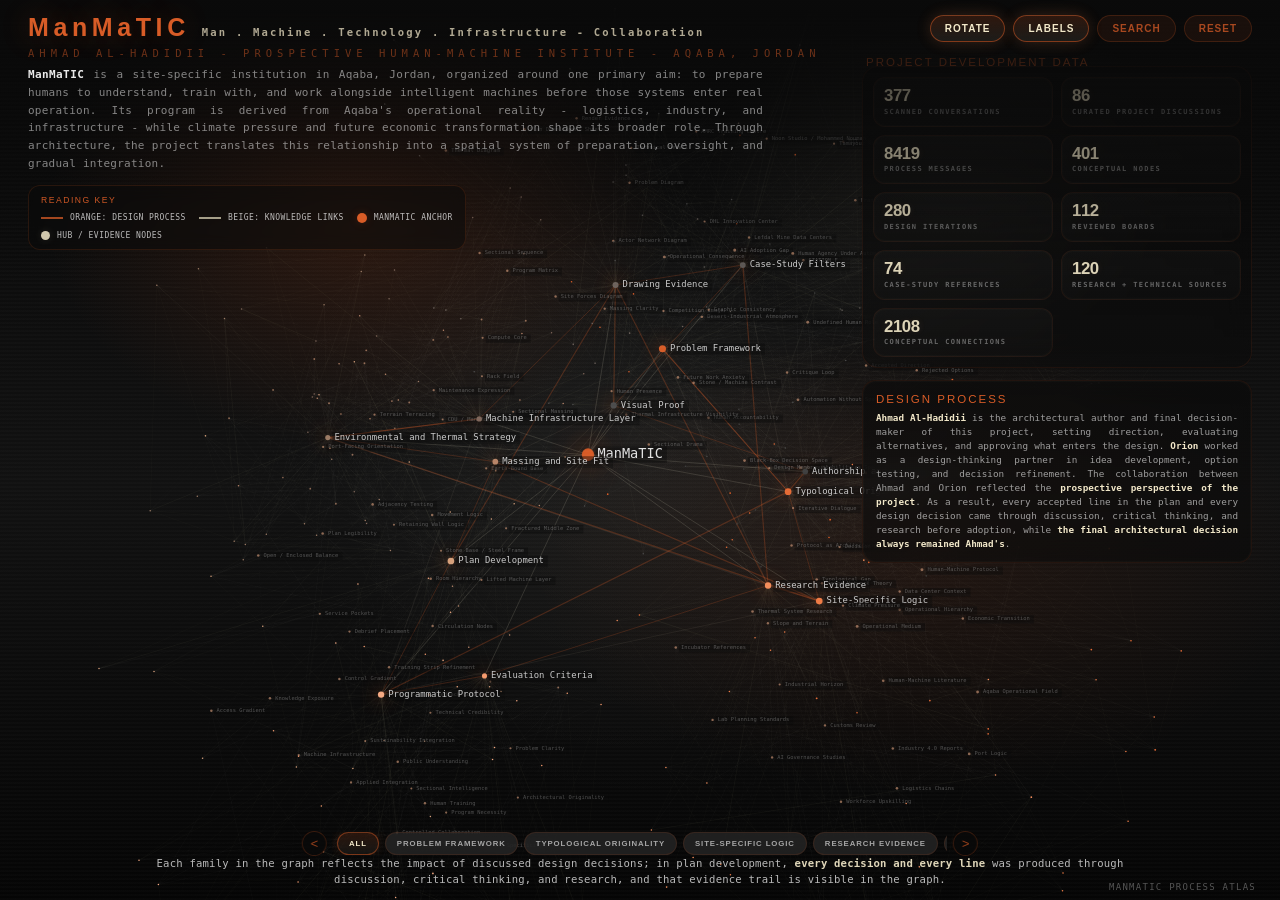
==== index.html @ f3b85dca "///" ====
<!DOCTYPE html>
<html lang="en">
<head>
<meta charset="UTF-8">
<meta name="viewport" content="width=device-width, initial-scale=1.0">
<title>ManMaTIC Institute | Human–Machine Integration Institution</title>
<meta name="description" content="ManMaTIC Institute is an independent architectural graduation project by Ahmad Al-Hadidii, proposing a site-specific prospective institution for human–machine integration in Aqaba, Jordan. It is not affiliated with Al-Balqa Applied University.">
<meta name="keywords" content="ManMaTIC, Man Machine Technology Infrastructure Collaboration, Prospective, Ahmad Al-Hadidii, Aqaba, Jordan, human-machine integration, architecture, intelligent machines, governance">
<meta name="author" content="Ahmad Al-Hadidii">
<meta name="creator" content="Ahmad Al-Hadidii">
<meta name="publisher" content="Prospective by Ahmad Al-Hadidii">
<meta name="application-name" content="ManMaTIC Institute">
<meta name="copyright" content="Ahmad Al-Hadidii / Prospective">
<meta name="robots" content="index,follow,max-snippet:-1,max-image-preview:large,max-video-preview:-1">
<link rel="canonical" href="https://www.manmatic.institute/">

<link rel="icon" href="/favicon.ico" sizes="any">
<link rel="icon" type="image/png" sizes="48x48" href="/favicon-48x48.png">
<link rel="icon" type="image/png" sizes="192x192" href="/favicon-192x192.png">
<link rel="apple-touch-icon" sizes="180x180" href="/apple-touch-icon.png">
<link rel="manifest" href="/site.webmanifest">

<meta property="og:type" content="website">
<meta property="og:site_name" content="ManMaTIC Institute">
<meta property="og:title" content="ManMaTIC Institute | Human–Machine Integration Institution">
<meta property="og:description" content="An independent architectural graduation project by Ahmad Al-Hadidii: a site-specific prospective institution for human–machine integration in Aqaba, Jordan.">
<meta property="og:url" content="https://www.manmatic.institute/">
<meta property="og:image" content="https://www.manmatic.institute/logo.png">
<meta property="og:locale" content="en_US">
<meta property="og:locale:alternate" content="ar_JO">

<meta name="twitter:card" content="summary">
<meta name="twitter:title" content="ManMaTIC Institute | Human–Machine Integration Institution">
<meta name="twitter:description" content="An independent architectural graduation project by Ahmad Al-Hadidii: a site-specific prospective institution for human–machine integration in Aqaba, Jordan.">
<meta name="twitter:image" content="https://www.manmatic.institute/logo.png">

<script type="application/ld+json">
{
  "@context": "https://schema.org",
  "@type": "CreativeWork",
  "name": "ManMaTIC Institute",
  "alternateName": "ManMaTIC Human–Machine Protocol",
  "url": "https://www.manmatic.institute/",
  "author": {
    "@type": "Person",
    "name": "Ahmad Al-Hadidii"
  },
  "description": "ManMaTIC Institute is an independent architectural graduation project and a site-specific prospective institution for human–machine integration in Aqaba, Jordan. It is not affiliated with Al-Balqa Applied University or any university.",
  "keywords": [
    "ManMaTIC",
    "Human–Machine Integration",
    "Prospective Institution",
    "Aqaba",
    "Architecture Graduation Project",
    "Ahmad Al-Hadidii"
  ],
  "inLanguage": "en",
  "isBasedOn": {
    "@type": "Place",
    "name": "Aqaba, Jordan"
  }
}
</script>
<link rel="stylesheet" href="./styles.css?v=30">
</head>
<body>
<div id="bg"></div>
<canvas id="canvas"></canvas>
<div class="noise"></div>
<div class="scan"></div>

<div id="loading">
  <div class="l-brand">ManMaTIC</div>
  <div class="l-sub">ManMaTIC PROCESS ATLAS</div>
  <div class="l-bar"><div class="l-fill"></div></div>
  <div class="l-count">377 conversations - 416 nodes - 2108 connections</div>
</div>

<div id="hdr">
  <div id="hdr-left">
    <div class="brand-wrap">
      <h1 class="brand">ManMaTIC</h1>
      <div class="brand-mini">Man . Machine . Technology . Infrastructure - Collaboration</div>
    </div>
    <div class="brand-sub">Ahmad Al-Hadidii - Prospective Human-Machine Institute - Aqaba, Jordan</div>
    <div class="brand-desc"><b>ManMaTIC</b> is a site-specific institution in Aqaba, Jordan, organized around one primary aim: to prepare humans to understand, train with, and work alongside intelligent machines before those systems enter real operation. Its program is derived from Aqaba's operational reality - logistics, industry, and infrastructure - while climate pressure and future economic transformation shape its broader role. Through architecture, the project translates this relationship into a spatial system of preparation, oversight, and gradual integration.</div>
    <div id="legend">
      <div class="lg-title">Reading Key</div>
      <div class="lg-item"><span class="lg-line strong"></span>orange: design process</div>
      <div class="lg-item"><span class="lg-line soft"></span>beige: knowledge links</div>
      <div class="lg-item"><span class="lg-dot core"></span>ManMaTIC anchor</div>
      <div class="lg-item"><span class="lg-dot hub"></span>hub / evidence nodes</div>
    </div>
  </div>
  <div id="hdr-right">
    <button class="hbtn on" id="btn-rot" onclick="toggleRot()">Rotate</button>
    <button class="hbtn on" id="btn-labels" onclick="toggleLabels()">Labels</button>
    <button class="hbtn" onclick="toggleSrch()">Search</button>
    <button class="hbtn" onclick="resetAll()">Reset</button>
  </div>
</div>

<div id="srch"><input type="text" placeholder="Search project map..." oninput="doSearch(this.value)"></div>

<div id="rail">
  <div class="rail-card data-card">
    <div class="rail-title">PROJECT DEVELOPMENT DATA</div>
    <div id="stats">
      <div class="st"><div class="st-n">377</div><div class="st-l">Scanned Conversations</div></div>
      <div class="st"><div class="st-n">86</div><div class="st-l">Curated Project Discussions</div></div>
      <div class="st"><div class="st-n">8419</div><div class="st-l">Process Messages</div></div>
      <div class="st"><div class="st-n">401</div><div class="st-l">Conceptual Nodes</div></div>
      <div class="st"><div class="st-n">280</div><div class="st-l">Design Iterations</div></div>
      <div class="st"><div class="st-n">112</div><div class="st-l">Reviewed Boards</div></div>
      <div class="st"><div class="st-n">74</div><div class="st-l">Case-Study References</div></div>
      <div class="st"><div class="st-n">120</div><div class="st-l">Research + Technical Sources</div></div>
      <div class="st"><div class="st-n">2108</div><div class="st-l">Conceptual Connections</div></div>
    </div>
  </div>

  <div id="method" class="rail-card">
    <div class="m-title">DESIGN PROCESS</div>
    <p><b>Ahmad Al-Hadidii</b> is the architectural author and final decision-maker of this project, setting direction, evaluating alternatives, and approving what enters the design. <b>Orion</b> worked as a design-thinking partner in idea development, option testing, and decision refinement. The collaboration between Ahmad and Orion reflected the <b>prospective perspective of the project</b>. As a result, every accepted line in the plan and every design decision came through discussion, critical thinking, and research before adoption, while <b>the final architectural decision always remained Ahmad's</b>.</p>
  </div>
</div>

<div id="filter-wrap">
  <button class="f-arrow" onclick="scrollFilters(-1)">&lt;</button>
  <div id="filters"></div>
  <button class="f-arrow" onclick="scrollFilters(1)">&gt;</button>
</div>
<div id="filter-note">Each family in the graph reflects the impact of discussed design decisions; in plan development, <b>every decision and every line</b> was produced through discussion, critical thinking, and research, and that evidence trail is visible in the graph.</div>

<div id="mobilePanelBar">
  <div class="mp-title" id="mp-title"></div>
  <button class="mp-close" type="button" aria-label="Close popup" onclick="closePanel()" ontouchend="closePanel();">x</button>
  <div class="mp-tag" id="mp-tag"></div>
</div>

<div id="panel">
  <div class="p-head" id="p-drag-handle">
    <div class="p-head-main">
      <div class="p-title" id="p-title"></div>
      <button class="p-close" id="p-close" type="button" aria-label="Close popup" onclick="closePanel()" ontouchend="closePanel();">x</button>
    </div>
    <div class="p-tag" id="p-tag"></div>
  </div>
  <div class="p-scroll" id="p-scroll">
    <div class="p-prev" id="p-prev"></div>
    <div class="p-meta" id="p-meta"></div>
  </div>
</div>

<div id="nodeModal">
  <div id="nodeModalHead">
    <div class="nm-left">
      <div id="nm-title"></div>
      <div id="nm-tag"></div>
    </div>
    <button id="nm-close" type="button" aria-label="Close popup" onclick="closePanel()" ontouchend="closePanel();">x</button>
  </div>
  <div id="nodeModalScroll">
    <div id="nm-body"></div>
    <div id="nm-meta"></div>
  </div>
</div>

<div class="credit">ManMaTIC PROCESS ATLAS</div>
<script src="./scripts.js?v=30"></script>
<script src="./scripts.competition.upgrade.js?v=30"></script>
</body>
</html>
---- styles.css ----
﻿*{margin:0;padding:0;box-sizing:border-box}:root{--orange:#d85c27;--warm:#f2e8c9;--warm2:#e9dec0;--black:#2a2a2a}
html,body{width:100%;height:100%;overflow:hidden;background:#0a0a0a;color:#fff;font-family:'Roboto Mono','Inter',Consolas,monospace}
#canvas{position:fixed;inset:0;width:100vw;height:100vh;display:block}
#bg{position:fixed;inset:0;background:radial-gradient(ellipse at 28% 24%,rgba(216,92,39,.16),transparent 24%),radial-gradient(ellipse at 74% 20%,rgba(242,232,201,.08),transparent 18%),radial-gradient(ellipse at 72% 62%,rgba(216,92,39,.09),transparent 30%),radial-gradient(circle at 48% 54%,rgba(242,232,201,.028),transparent 34%),radial-gradient(circle at 50% 50%,rgba(255,255,255,.035),transparent 46%),linear-gradient(180deg,#070707 0%,#111 54%,#050505 100%);pointer-events:none}
.noise{position:fixed;inset:0;pointer-events:none;opacity:.08;mix-blend-mode:soft-light;background-image:radial-gradient(rgba(255,255,255,.5) .5px,transparent .5px);background-size:4px 4px}
.scan{position:fixed;inset:0;pointer-events:none;opacity:.04;background:repeating-linear-gradient(to bottom,transparent 0,transparent 2px,rgba(255,255,255,.9) 3px,transparent 4px)}
#loading{position:fixed;inset:0;background:#0a0a0a;display:flex;flex-direction:column;align-items:center;justify-content:center;z-index:1000;gap:18px;transition:opacity .8s}
.l-brand{font-family:'Russo One','Arial Black',sans-serif;font-size:46px;font-weight:900;letter-spacing:9px;color:#d85c27;text-shadow:0 0 70px #d85c2760;animation:pulse 2s ease-in-out infinite}
@keyframes pulse{0%,100%{text-shadow:0 0 55px #d85c2740}50%{text-shadow:0 0 110px #d85c2780}}.l-sub{font-size:10px;letter-spacing:5px;color:rgba(216,92,39,.45);text-transform:uppercase}.l-bar{width:210px;height:1px;background:rgba(216,92,39,.12);position:relative;overflow:hidden}.l-fill{position:absolute;top:0;left:0;height:100%;background:linear-gradient(90deg,transparent,#d85c27,transparent);animation:sweep 1.8s ease-in-out infinite}@keyframes sweep{0%{left:-100%;width:100%}100%{left:100%;width:100%}}.l-count{font-size:9px;letter-spacing:3px;color:rgba(255,255,255,.18);text-transform:uppercase}
#hdr{position:fixed;top:0;left:0;right:0;display:flex;align-items:flex-start;justify-content:space-between;padding:15px 28px 10px;background:linear-gradient(180deg,rgba(10,10,10,.98) 0%,rgba(10,10,10,0) 100%);z-index:100;pointer-events:none}#hdr-left{width:min(980px,calc(100vw - 545px));max-width:min(980px,calc(100vw - 545px))}
.brand-wrap{display:flex;align-items:baseline;gap:12px;flex-wrap:wrap}.brand{font-family:'Russo One','Arial Black',sans-serif;font-size:25px;font-weight:900;letter-spacing:4.6px;color:#d85c27;text-shadow:0 0 30px #d85c2755;line-height:1}.brand-mini{font-family:'Roboto Mono','Inter',Consolas,monospace;font-size:10.5px;font-weight:600;letter-spacing:2.2px;color:rgba(242,232,201,.72);text-transform:none;white-space:nowrap;text-shadow:0 0 12px rgba(242,232,201,.05)}.brand-sub{display:block;width:100%;font-size:10.5px;font-weight:400;letter-spacing:5px;color:rgba(216,92,39,.48);margin-top:7px;text-transform:uppercase;white-space:nowrap}.brand-desc{display:block;width:100%;max-width:100%;margin-top:7px;font-size:11px;line-height:1.62;letter-spacing:.24px;color:rgba(255,255,255,.50);text-align:justify;text-justify:inter-word;text-align-last:auto}.brand-desc b{color:rgba(255,255,255,.92);font-weight:800;letter-spacing:.4px}
#hdr-right{display:flex;gap:8px;align-items:center;pointer-events:all}.hbtn{background:rgba(216,92,39,.08);border:1px solid rgba(216,92,39,.2);color:rgba(216,92,39,.75);padding:7px 14px;border-radius:20px;font-size:10px;font-weight:600;letter-spacing:1px;cursor:pointer;transition:all .2s;text-transform:uppercase}.hbtn:hover,.hbtn.on{background:linear-gradient(180deg,rgba(216,92,39,.18),rgba(242,232,201,.08));border-color:rgba(216,92,39,.5);color:#f2e8c9;box-shadow:0 0 16px rgba(216,92,39,.16),0 0 20px rgba(242,232,201,.06)}
#rail{position:fixed;top:56px;right:28px;width:390px;max-height:calc(100vh - 102px);z-index:90;display:flex;flex-direction:column;gap:12px}.rail-card{width:100%;flex-shrink:0}
#stats{position:relative;display:grid;grid-template-columns:repeat(2,minmax(0,1fr));gap:10px;background:linear-gradient(180deg,rgba(10,10,10,.90),rgba(10,10,10,.42));border:1px solid rgba(216,92,39,.10);border-radius:16px;padding:12px;backdrop-filter:blur(14px)}
.st{line-height:1;min-width:0;background:linear-gradient(180deg,rgba(255,255,255,.024),rgba(255,255,255,.012));border:1px solid rgba(216,92,39,.08);border-radius:12px;padding:10px 10px 9px;box-shadow:inset 0 0 0 1px rgba(242,232,201,.015)}.st-n{font-family:'Russo One','Arial Black',sans-serif;font-size:16.8px;font-weight:800;color:rgba(242,232,201,.9);letter-spacing:-.4px;text-shadow:0 0 10px rgba(242,232,201,.10),0 0 14px rgba(216,92,39,.05)}.st-l{font-size:7px;font-weight:700;letter-spacing:1.35px;color:rgba(255,255,255,.36);margin-top:4px;text-transform:uppercase;line-height:1.12}
#filter-wrap{position:fixed;bottom:44px;left:50%;transform:translateX(-50%);z-index:110;display:flex;align-items:center;gap:6px;max-width:54vw}.f-arrow{width:25px;height:25px;border-radius:50%;border:1px solid rgba(216,92,39,.24);background:rgba(10,10,10,.78);color:rgba(216,92,39,.72);cursor:pointer;backdrop-filter:blur(10px);font-size:13px;line-height:1}.f-arrow:hover{border-color:rgba(216,92,39,.55);color:#d85c27;box-shadow:0 0 14px rgba(216,92,39,.18)}#filters{display:flex;gap:6px;overflow-x:auto;scrollbar-width:none;max-width:48vw;padding:0 4px}#filters::-webkit-scrollbar{display:none}.fpill{background:rgba(42,42,42,.70);border:1px solid rgba(216,92,39,.12);color:rgba(255,255,255,.34);padding:6px 11px;border-radius:20px;font-size:7.8px;font-weight:600;letter-spacing:.9px;cursor:pointer;transition:all .25s;white-space:nowrap;flex-shrink:0;text-transform:uppercase;backdrop-filter:blur(8px)}.fpill:hover{color:rgba(216,92,39,.9);border-color:rgba(216,92,39,.3)}.fpill.on{background:linear-gradient(180deg,rgba(216,92,39,.16),rgba(242,232,201,.06));border-color:rgba(216,92,39,.48);color:#f2e8c9;box-shadow:0 0 13px rgba(216,92,39,.12),0 0 16px rgba(242,232,201,.05)}#filter-note{position:fixed;bottom:16px;left:50%;transform:translateX(-50%);z-index:108;width:min(980px,82vw);text-align:center;font-size:10.2px;line-height:1.52;letter-spacing:.2px;color:rgba(255,255,255,.54);text-transform:none;pointer-events:none}#filter-note b{color:rgba(242,232,201,.92);font-weight:800}#legend{display:grid;grid-template-columns:repeat(3,max-content);gap:6px 10px;padding:6px 9px;margin-top:8px;border:1px solid rgba(216,92,39,.08);border-radius:12px;background:rgba(10,10,10,.36);backdrop-filter:blur(8px);width:fit-content;max-width:100%}.lg-title{grid-column:1/-1;font-family:'Russo One','Arial Black',sans-serif;font-size:6.6px;letter-spacing:1.25px;text-transform:uppercase;color:#d85c27;margin-bottom:0}.lg-item{display:flex;align-items:center;gap:5px;font-size:5.8px;letter-spacing:.65px;text-transform:uppercase;color:rgba(255,255,255,.33);white-space:nowrap}.lg-dot{width:8px;height:8px;border-radius:50%}.lg-dot.core{width:9px;height:9px;background:#d85c27;box-shadow:0 0 10px rgba(216,92,39,.20)}.lg-dot.hub{background:rgba(242,232,201,.86);box-shadow:0 0 8px rgba(242,232,201,.12)}.lg-dot.topic{width:5px;height:5px;background:rgba(255,255,255,.62)}.lg-line{width:15px;height:1px;background:rgba(242,232,201,.44)}.lg-line.strong{height:1.6px;background:rgba(216,92,39,.50)}.lg-line.soft{height:1px;background:rgba(242,232,201,.34)}
#panel{position:fixed;left:28px;bottom:94px;width:360px;height:320px;max-height:320px;background:linear-gradient(180deg,rgba(10,10,10,.95),rgba(10,10,10,.92));border:1px solid rgba(216,92,39,.16);border-radius:14px;z-index:100;display:none;backdrop-filter:blur(20px);box-shadow:0 20px 60px rgba(0,0,0,.45),0 0 24px rgba(242,232,201,.04);overflow:hidden}#panel.show{display:flex;flex-direction:column}.p-head{position:relative;z-index:3;padding:14px 18px 12px;background:linear-gradient(180deg,rgba(12,12,12,.98),rgba(12,12,12,.94));border-bottom:1px solid rgba(216,92,39,.10);border-top-left-radius:14px;border-top-right-radius:14px;flex:0 0 auto}.p-head-main{display:flex;align-items:flex-start;justify-content:space-between;gap:12px}.p-tag{font-size:9px;font-weight:800;letter-spacing:2.4px;text-transform:uppercase;color:#d85c27;margin:4px 0 0}.p-title{font-family:'Russo One','Arial Black',sans-serif;font-size:18px;font-weight:800;color:#fff;line-height:1.32;margin:0;text-shadow:0 0 16px rgba(242,232,201,.06);flex:1;min-width:0}.p-scroll{flex:1 1 auto;overflow-y:auto;overflow-x:hidden;-webkit-overflow-scrolling:touch;padding:14px 22px 20px;overscroll-behavior:contain}.p-prev{font-size:11.5px;color:rgba(255,255,255,.62);line-height:1.74;margin-bottom:14px;max-height:none;overflow:visible;padding-right:0;text-align:justify;text-justify:inter-word;text-align-last:auto}.p-meta{font-size:10px;color:rgba(242,232,201,.70);letter-spacing:1px;text-transform:uppercase;margin-top:10px;padding-bottom:4px}.p-sec{margin:0 0 11px}.p-sec:last-child{margin-bottom:0}.p-sec-h{display:block;font-size:8.6px;font-weight:800;letter-spacing:1.5px;text-transform:uppercase;color:rgba(242,232,201,.80);margin-bottom:4px}.p-sec-b{font-size:11.5px;line-height:1.7;color:rgba(255,255,255,.62)}.p-close{position:relative;flex:0 0 auto;width:24px;height:24px;border-radius:50%;background:rgba(255,255,255,.05);border:1px solid rgba(216,92,39,.14);color:rgba(255,255,255,.52);cursor:pointer;font-size:12px;display:flex;align-items:center;justify-content:center}@media (max-width:780px){#panel{left:16px;right:16px;bottom:86px;width:auto;max-height:calc(100vh - 190px)}}
#panel{position:fixed;left:28px;bottom:94px;width:360px;height:320px;max-height:320px;background:linear-gradient(180deg,rgba(10,10,10,.95),rgba(10,10,10,.92));border:1px solid rgba(216,92,39,.16);border-radius:14px;z-index:100;display:none;backdrop-filter:blur(20px);box-shadow:0 20px 60px rgba(0,0,0,.45),0 0 24px rgba(242,232,201,.04);overflow:hidden}#panel.show{display:flex;flex-direction:column}.p-head{position:relative;z-index:3;padding:14px 18px 12px;background:linear-gradient(180deg,rgba(12,12,12,.98),rgba(12,12,12,.94));border-bottom:1px solid rgba(216,92,39,.10);border-top-left-radius:14px;border-top-right-radius:14px;flex:0 0 auto}.p-head-main{display:flex;align-items:flex-start;justify-content:space-between;gap:12px}.p-tag{font-size:9px;font-weight:800;letter-spacing:2.4px;text-transform:uppercase;color:#d85c27;margin:4px 0 0}.p-title{font-family:'Russo One','Arial Black',sans-serif;font-size:18px;font-weight:800;color:#fff;line-height:1.32;margin:0;text-shadow:0 0 16px rgba(242,232,201,.06);flex:1;min-width:0}.p-scroll{flex:1 1 auto;overflow-y:auto;overflow-x:hidden;-webkit-overflow-scrolling:touch;padding:14px 22px 20px;overscroll-behavior:contain;scrollbar-width:thin;scrollbar-color:rgba(242,232,201,.56) rgba(255,255,255,.05)}.p-scroll::-webkit-scrollbar{width:10px}.p-scroll::-webkit-scrollbar-track{background:rgba(255,255,255,.05);border-radius:12px}.p-scroll::-webkit-scrollbar-thumb{background:linear-gradient(180deg,rgba(242,232,201,.78),rgba(242,232,201,.38));border-radius:12px;border:2px solid rgba(8,8,8,.72)}.p-scroll::-webkit-scrollbar-thumb:hover{background:linear-gradient(180deg,rgba(242,232,201,.9),rgba(242,232,201,.52))}.p-prev{font-size:11.5px;color:rgba(255,255,255,.62);line-height:1.74;margin-bottom:14px;max-height:none;overflow:visible;padding-right:0;text-align:justify;text-justify:inter-word;text-align-last:auto}.p-meta{font-size:10px;color:rgba(242,232,201,.70);letter-spacing:1px;text-transform:uppercase;margin-top:10px;padding-bottom:4px}.p-sec{margin:0 0 11px}.p-sec:last-child{margin-bottom:0}.p-sec-h{display:block;font-size:8.6px;font-weight:800;letter-spacing:1.5px;text-transform:uppercase;color:rgba(242,232,201,.80);margin-bottom:4px}.p-sec-b{font-size:11.5px;line-height:1.7;color:rgba(255,255,255,.62)}.p-close{position:relative;flex:0 0 auto;width:24px;height:24px;border-radius:50%;background:rgba(255,255,255,.05);border:1px solid rgba(216,92,39,.14);color:rgba(255,255,255,.52);cursor:pointer;font-size:12px;display:flex;align-items:center;justify-content:center}@media (max-width:780px){#panel{left:16px;right:16px;bottom:86px;width:auto;max-height:calc(100vh - 190px)}}
#srch{position:fixed;top:82px;left:50%;transform:translateX(-50%);z-index:140;display:none}#srch.show{display:block}#srch input{background:rgba(10,10,10,.95);border:1px solid rgba(216,92,39,.35);border-radius:24px;padding:11px 22px;color:#fff;font-size:12px;width:310px;outline:none;letter-spacing:1px;box-shadow:0 0 20px rgba(216,92,39,.1)}
#method{position:relative;width:100%;background:linear-gradient(180deg,rgba(10,10,10,.66),rgba(10,10,10,.58));border:1px solid rgba(216,92,39,.10);border-radius:14px;padding:14px 15px 12px;backdrop-filter:blur(12px);overflow:hidden;box-shadow:inset 0 0 0 1px rgba(242,232,201,.018)}#method .m-title{font-family:'Russo One','Arial Black',sans-serif;color:#d85c27;font-size:11.5px;letter-spacing:2px;text-transform:uppercase;margin:8px 0 6px}#method .m-title:first-child{margin-top:0}#method p{font-size:9.8px;line-height:1.6;color:rgba(255,255,255,.60);margin-bottom:7px;text-align:justify;text-justify:inter-word;text-align-last:auto}#method b{color:rgba(255,255,255,.82);font-weight:700}.rail-title{font-family:'Russo One','Arial Black',sans-serif;color:#d85c27;font-size:11.5px;letter-spacing:2px;text-transform:uppercase;margin:0 0 -2px 4px;opacity:.9}.credit{position:fixed;bottom:8px;right:24px;z-index:5;color:#555;font-size:9px;pointer-events:none;letter-spacing:.14em;text-transform:uppercase}


/* Responsive portrait + small-screen tuning */
@media (max-width: 900px), (max-height: 660px){
  html,body{overflow:hidden;touch-action:none}
  #hdr{padding:10px 12px 8px;background:linear-gradient(180deg,rgba(10,10,10,.97) 0%,rgba(10,10,10,.62) 70%,rgba(10,10,10,0) 100%)}
  #hdr-left{width:calc(100vw - 146px);max-width:calc(100vw - 146px)}
  .brand{font-size:18px;letter-spacing:3px}.brand-mini{font-size:7px;letter-spacing:1.2px}.brand-sub{font-size:6.8px;letter-spacing:2.1px;margin-top:5px;white-space:normal;line-height:1.25}.brand-desc{font-size:7.2px;line-height:1.38;margin-top:5px;max-height:32px;overflow:hidden;color:rgba(255,255,255,.36)}
  #legend{display:none}
  #hdr-right{position:fixed;top:8px;right:8px;display:grid;grid-template-columns:repeat(2,auto);gap:4px}.hbtn{font-size:7.2px;letter-spacing:.55px;padding:5px 8px;border-radius:14px}
  #rail{top:auto;left:10px;right:10px;bottom:58px;width:auto;max-height:155px;gap:8px;pointer-events:auto;display:flex;flex-direction:row;overflow-x:auto;overflow-y:hidden;scroll-snap-type:x mandatory;scrollbar-width:none;-webkit-overflow-scrolling:touch;padding:0 0 2px}
  #rail::-webkit-scrollbar{display:none}.rail-card{scroll-snap-align:start;width:min(84vw,430px);flex:0 0 min(84vw,430px)}.data-card{background:linear-gradient(180deg,rgba(10,10,10,.62),rgba(10,10,10,.34));border:1px solid rgba(216,92,39,.11);border-radius:14px;padding:7px 7px 8px;backdrop-filter:blur(12px)}.rail-title{display:block;font-size:8px;letter-spacing:1.45px;margin:0 0 6px 2px;white-space:nowrap;color:#d85c27;text-shadow:0 0 12px rgba(216,92,39,.18)}.data-card:after{content:"SWIPE -> DESIGN PROCESS";display:block;margin:6px 2px 0;font-size:5.7px;letter-spacing:1px;color:rgba(242,232,201,.42);text-align:right}#method{display:block;max-height:145px;overflow:auto;padding:10px 11px 9px;border-radius:14px;background:linear-gradient(180deg,rgba(10,10,10,.70),rgba(10,10,10,.50));border-color:rgba(216,92,39,.13)}#method .m-title{font-size:8.2px;letter-spacing:1.45px;margin-bottom:5px}#method p{font-size:6.9px;line-height:1.38;margin-bottom:5px;color:rgba(255,255,255,.48)}
  #stats{grid-template-columns:repeat(3,minmax(0,1fr));gap:5px;padding:0;border:none;border-radius:0;background:transparent;backdrop-filter:none}.st{padding:6px 5px 5px;border-radius:8px}.st-n{font-size:11px;letter-spacing:-.2px}.st-l{font-size:5.3px;letter-spacing:.55px;line-height:1.05;margin-top:3px}
  #filter-wrap{bottom:10px;left:8px;right:8px;transform:none;max-width:none;width:auto;gap:4px}.f-arrow{width:23px;height:23px;font-size:12px;flex:0 0 auto}#filters{max-width:none;flex:1}.fpill{font-size:6.6px;letter-spacing:.55px;padding:5px 9px}
  #filter-note{display:none}.credit{display:none}
  #srch{top:62px;width:calc(100vw - 24px)}#srch input{width:100%;font-size:10px;padding:9px 14px}
  #panel{left:10px;right:10px;bottom:58px;width:auto;max-height:min(56vh,430px);padding:16px;border-radius:13px}.p-title{font-size:15px}.p-prev{font-size:9.2px;line-height:1.55}.p-sec-b{font-size:9.2px;line-height:1.55}.p-meta{font-size:7.6px}.p-tag{font-size:7px;letter-spacing:2px}
  #loading .l-brand,.l-brand{font-size:30px;letter-spacing:5px}.l-sub{font-size:8px}.l-count{font-size:7px;max-width:80vw;text-align:center;line-height:1.4}
}
@media (max-width: 520px) and (orientation: portrait){
  #hdr{padding:9px 10px 24px}#hdr-left{width:calc(100vw - 128px);max-width:calc(100vw - 128px)}.brand{font-size:16px;letter-spacing:2.4px}.brand-mini{display:none}.brand-sub{font-size:6.1px;letter-spacing:1.4px}.brand-desc{display:none}
  #hdr-right{top:7px;right:7px}.hbtn{font-size:6.6px;padding:4px 7px}
  #rail{bottom:54px;left:8px;right:8px;max-height:158px}.rail-card{width:86vw;flex-basis:86vw}.data-card{padding:7px 7px 8px}.rail-title{font-size:7.4px;letter-spacing:1.05px;margin-bottom:6px}#method{max-height:148px;padding:10px 10px 9px}#method .m-title{font-size:7.5px}#method p{font-size:6.6px;line-height:1.34}#stats{grid-template-columns:repeat(3,minmax(0,1fr));gap:4px;padding:0}.st{padding:5px 4px}.st-n{font-size:10px}.st-l{font-size:4.9px;letter-spacing:.38px}
  #panel{bottom:54px;max-height:58vh;padding:14px}.p-close{top:10px;right:10px}.p-title{font-size:14px}.p-sec-h{font-size:6.5px}.p-sec-b{font-size:8.7px}
  .fpill{font-size:6px;padding:5px 8px}.f-arrow{width:21px;height:21px}
}
@media (max-height: 560px){
  #rail{display:none}.brand-desc{display:none}.brand-sub{display:none}#filter-wrap{bottom:8px}#panel{max-height:calc(100vh - 92px)}
}





/* v7 FINAL: fixed outer popup + always-visible header + inner scroll only */
@media (max-width: 700px) and (orientation: portrait){
  body.panel-open #hdr{opacity:.92!important;pointer-events:none!important}
  body.panel-open #rail{display:flex!important}
  body.panel-open #filter-wrap{display:flex!important}
  body.panel-open #filter-note{display:block!important}

  #panel.show{
    display:flex!important;
    flex-direction:column!important;
    position:fixed!important;
    z-index:999999!important;
    left:12px!important;
    right:12px!important;
    top:auto!important;
    bottom:calc(92px + env(safe-area-inset-bottom,0px))!important;
    width:auto!important;
    height:auto!important;
    max-height:min(42dvh,330px)!important;
    min-height:150px!important;
    padding:0!important;
    overflow:hidden!important;
    border-radius:18px!important;
    background:rgba(8,8,8,.96)!important;
    border:1px solid rgba(216,92,39,.24)!important;
    backdrop-filter:blur(18px)!important;
    -webkit-backdrop-filter:blur(18px)!important;
    box-shadow:0 18px 55px rgba(0,0,0,.68),0 0 22px rgba(216,92,39,.10)!important;
    transition:transform .2s ease,max-height .2s ease!important;
    touch-action:auto!important;
  }
  #panel.show.sheet-expanded{max-height:min(70dvh,590px)!important}
  #panel.show.dragging{transition:none!important}

  #panel.show .p-head{
    position:relative!important;
    display:block!important;
    flex:0 0 auto!important;
    top:auto!important;
    left:auto!important;
    right:auto!important;
    bottom:auto!important;
    margin:0!important;
    padding:11px 12px 10px!important;
    min-height:50px!important;
    background:linear-gradient(180deg,rgba(13,13,13,.995),rgba(13,13,13,.965))!important;
    border-bottom:1px solid rgba(216,92,39,.16)!important;
    border-radius:18px 18px 0 0!important;
    z-index:1000000!important;
    overflow:hidden!important;
    touch-action:none!important;
    -webkit-user-select:none!important;
    user-select:none!important;
  }
  #panel.show .p-head-main{
    display:flex!important;
    align-items:flex-start!important;
    justify-content:space-between!important;
    gap:10px!important;
    width:100%!important;
  }
  #panel.show .p-title{
    display:block!important;
    position:relative!important;
    flex:1 1 auto!important;
    min-width:0!important;
    margin:0!important;
    padding:0!important;
    color:#f2e8c9!important;
    font-family:'Russo One','Arial Black',sans-serif!important;
    font-size:13px!important;
    line-height:1.22!important;
    letter-spacing:.35px!important;
    white-space:normal!important;
    overflow-wrap:anywhere!important;
    text-shadow:0 0 14px rgba(242,232,201,.08)!important;
  }
  #panel.show .p-close{
    display:flex!important;
    position:relative!important;
    flex:0 0 32px!important;
    width:32px!important;
    height:32px!important;
    min-width:32px!important;
    min-height:32px!important;
    top:auto!important;
    right:auto!important;
    left:auto!important;
    bottom:auto!important;
    margin:0!important;
    padding:0!important;
    float:none!important;
    border-radius:50%!important;
    align-items:center!important;
    justify-content:center!important;
    background:rgba(216,92,39,.22)!important;
    border:1px solid rgba(216,92,39,.55)!important;
    color:#f2e8c9!important;
    font-size:17px!important;
    line-height:1!important;
    z-index:1000001!important;
    pointer-events:auto!important;
    touch-action:manipulation!important;
    -webkit-tap-highlight-color:transparent!important;
  }
  #panel.show .p-tag{
    display:block!important;
    margin:5px 38px 0 0!important;
    padding:0!important;
    color:#d85c27!important;
    font-size:6.7px!important;
    line-height:1.25!important;
    letter-spacing:1.55px!important;
    text-transform:uppercase!important;
  }
  #panel.show .p-scroll{
    display:block!important;
    flex:1 1 auto!important;
    min-height:0!important;
    padding:11px 13px 13px!important;
    overflow-y:auto!important;
    overflow-x:hidden!important;
    -webkit-overflow-scrolling:touch!important;
    overscroll-behavior:contain!important;
    touch-action:pan-y!important;
    background:rgba(0,0,0,.12)!important;
  }
  #panel.show .p-prev{font-size:9.2px!important;line-height:1.58!important;margin:0 0 10px!important;padding:0!important;color:rgba(255,255,255,.62)!important}
  #panel.show .p-sec{margin:0 0 12px!important}
  #panel.show .p-sec-h{font-size:6.5px!important;line-height:1.3!important;letter-spacing:1.35px!important;margin-bottom:5px!important;color:rgba(242,232,201,.80)!important}
  #panel.show .p-sec-b{font-size:9.1px!important;line-height:1.58!important;color:rgba(255,255,255,.62)!important}
  #panel.show .p-meta{font-size:7.3px!important;line-height:1.4!important;margin:8px 0 0!important;padding:0 0 4px!important;color:rgba(242,232,201,.66)!important}
}



/* v8 HARD FIX: separate fixed mobile header outside the scroll body */
#mobilePanelBar{display:none}
@media (max-width:700px) and (orientation:portrait){
  :root{--popup-bottom:calc(84px + env(safe-area-inset-bottom,0px));--popup-body-h:clamp(210px,34dvh,285px)}
  body.panel-open #rail{display:flex!important}
  body.panel-open #filter-wrap{display:flex!important}
  body.panel-open #filter-note{display:block!important}

  body.panel-open #mobilePanelBar{
    display:block!important;
    position:fixed!important;
    left:12px!important;
    right:12px!important;
    bottom:calc(var(--popup-bottom) + var(--popup-body-h))!important;
    height:64px!important;
    min-height:64px!important;
    z-index:2147483647!important;
    padding:11px 46px 8px 12px!important;
    background:linear-gradient(180deg,rgba(12,12,12,.995),rgba(12,12,12,.965))!important;
    border:1px solid rgba(216,92,39,.30)!important;
    border-bottom:0!important;
    border-radius:18px 18px 0 0!important;
    box-shadow:0 -8px 32px rgba(0,0,0,.55),0 0 20px rgba(216,92,39,.08)!important;
    box-sizing:border-box!important;
    pointer-events:auto!important;
    -webkit-transform:translateZ(0)!important;
    transform:translateZ(0)!important;
  }
  body.panel-open #mobilePanelBar .mp-title{
    font-family:'Russo One','Arial Black',sans-serif!important;
    color:#f2e8c9!important;
    font-size:13px!important;
    line-height:1.18!important;
    letter-spacing:.35px!important;
    white-space:nowrap!important;
    overflow:hidden!important;
    text-overflow:ellipsis!important;
    max-width:100%!important;
  }
  body.panel-open #mobilePanelBar .mp-tag{
    margin-top:6px!important;
    color:#d85c27!important;
    font-size:6.7px!important;
    line-height:1.2!important;
    letter-spacing:1.45px!important;
    text-transform:uppercase!important;
    white-space:nowrap!important;
    overflow:hidden!important;
    text-overflow:ellipsis!important;
  }
  body.panel-open #mobilePanelBar .mp-close{
    position:absolute!important;
    top:10px!important;
    right:10px!important;
    width:34px!important;
    height:34px!important;
    min-width:34px!important;
    min-height:34px!important;
    border-radius:50%!important;
    display:flex!important;
    align-items:center!important;
    justify-content:center!important;
    border:1px solid rgba(216,92,39,.58)!important;
    background:rgba(216,92,39,.24)!important;
    color:#f2e8c9!important;
    font-size:18px!important;
    line-height:1!important;
    z-index:2147483647!important;
    pointer-events:auto!important;
    touch-action:manipulation!important;
    -webkit-tap-highlight-color:transparent!important;
  }

  #panel.show{
    display:block!important;
    position:fixed!important;
    left:12px!important;
    right:12px!important;
    top:auto!important;
    bottom:var(--popup-bottom)!important;
    height:var(--popup-body-h)!important;
    max-height:var(--popup-body-h)!important;
    min-height:0!important;
    z-index:2147483646!important;
    padding:0!important;
    overflow:hidden!important;
    border-radius:0 0 18px 18px!important;
    border:1px solid rgba(216,92,39,.30)!important;
    border-top:0!important;
    background:rgba(8,8,8,.96)!important;
    backdrop-filter:blur(18px)!important;
    -webkit-backdrop-filter:blur(18px)!important;
    box-shadow:0 18px 55px rgba(0,0,0,.68),0 0 22px rgba(216,92,39,.10)!important;
    transform:none!important;
  }
  #panel.show .p-head{display:none!important}
  #panel.show .p-scroll{
    display:block!important;
    position:absolute!important;
    inset:0!important;
    width:100%!important;
    height:100%!important;
    min-height:0!important;
    box-sizing:border-box!important;
    padding:13px 14px 14px!important;
    overflow-y:scroll!important;
    overflow-x:hidden!important;
    -webkit-overflow-scrolling:touch!important;
    overscroll-behavior:contain!important;
    touch-action:pan-y!important;
    background:rgba(0,0,0,.10)!important;
  }
  #panel.show .p-prev{font-size:9.2px!important;line-height:1.58!important;margin:0 0 10px!important;color:rgba(255,255,255,.64)!important}
  #panel.show .p-sec{margin:0 0 12px!important}
  #panel.show .p-sec-h{font-size:6.5px!important;line-height:1.3!important;letter-spacing:1.35px!important;margin-bottom:5px!important;color:rgba(242,232,201,.82)!important}
  #panel.show .p-sec-b{font-size:9.1px!important;line-height:1.58!important;color:rgba(255,255,255,.64)!important}
  #panel.show .p-meta{font-size:7.3px!important;line-height:1.4!important;margin:8px 0 0!important;padding:0 0 4px!important;color:rgba(242,232,201,.66)!important}
}



/* v9 HARD FIX: one fixed popup, fixed header, manually controlled inner scroll */
@media (max-width: 700px) and (orientation: portrait){
  #mobilePanelBar{display:none!important}
  body.panel-open #rail{display:flex!important}
  body.panel-open #filter-wrap{display:flex!important}
  body.panel-open #filter-note{display:block!important}
  #panel.show{
    display:flex!important;
    flex-direction:column!important;
    position:fixed!important;
    left:12px!important;
    right:12px!important;
    top:auto!important;
    bottom:calc(92px + env(safe-area-inset-bottom,0px))!important;
    width:auto!important;
    height:min(42svh,330px)!important;
    max-height:min(42svh,330px)!important;
    min-height:210px!important;
    padding:0!important;
    margin:0!important;
    overflow:hidden!important;
    border-radius:18px!important;
    border:1px solid rgba(216,92,39,.34)!important;
    background:rgba(8,8,8,.97)!important;
    backdrop-filter:blur(18px)!important;
    -webkit-backdrop-filter:blur(18px)!important;
    box-shadow:0 18px 55px rgba(0,0,0,.70),0 0 24px rgba(216,92,39,.12)!important;
    z-index:2147483646!important;
    transform:none!important;
  }
  #panel.show.sheet-expanded{
    height:min(62svh,520px)!important;
    max-height:min(62svh,520px)!important;
  }
  #panel.show .p-head{
    display:block!important;
    position:relative!important;
    flex:0 0 auto!important;
    top:auto!important;
    left:auto!important;
    right:auto!important;
    bottom:auto!important;
    margin:0!important;
    padding:12px 12px 10px!important;
    background:linear-gradient(180deg,rgba(13,13,13,.99),rgba(9,9,9,.96))!important;
    border-bottom:1px solid rgba(216,92,39,.18)!important;
    border-radius:18px 18px 0 0!important;
    z-index:2147483647!important;
    touch-action:manipulation!important;
  }
  #panel.show .p-head-main{display:flex!important;align-items:flex-start!important;justify-content:space-between!important;gap:10px!important}
  #panel.show .p-title{
    display:block!important;
    font-size:13px!important;
    line-height:1.25!important;
    margin:0!important;
    padding:0!important;
    color:#fff!important;
    flex:1 1 auto!important;
    min-width:0!important;
    max-width:calc(100% - 42px)!important;
    overflow:hidden!important;
    text-overflow:ellipsis!important;
  }
  #panel.show .p-tag{
    display:block!important;
    font-size:6.8px!important;
    line-height:1.25!important;
    letter-spacing:1.5px!important;
    margin:6px 42px 0 0!important;
    color:#d85c27!important;
  }
  #panel.show .p-close,
  #p-close{
    position:relative!important;
    display:flex!important;
    align-items:center!important;
    justify-content:center!important;
    flex:0 0 32px!important;
    width:32px!important;
    height:32px!important;
    min-width:32px!important;
    min-height:32px!important;
    margin:0!important;
    padding:0!important;
    border-radius:50%!important;
    border:1px solid rgba(216,92,39,.62)!important;
    background:rgba(216,92,39,.26)!important;
    color:#f2e8c9!important;
    font-size:18px!important;
    line-height:1!important;
    z-index:2147483647!important;
    pointer-events:auto!important;
    touch-action:manipulation!important;
    -webkit-tap-highlight-color:transparent!important;
  }
  #panel.show .p-scroll{
    display:block!important;
    position:relative!important;
    flex:1 1 auto!important;
    inset:auto!important;
    width:100%!important;
    height:auto!important;
    min-height:0!important;
    max-height:none!important;
    box-sizing:border-box!important;
    padding:12px 14px 14px!important;
    overflow-y:auto!important;
    overflow-x:hidden!important;
    -webkit-overflow-scrolling:auto!important;
    overscroll-behavior:contain!important;
    touch-action:none!important;
    background:rgba(0,0,0,.06)!important;
  }
  #panel.show .p-prev{font-size:9.2px!important;line-height:1.58!important;margin:0 0 10px!important;padding:0!important;color:rgba(255,255,255,.66)!important}
  #panel.show .p-sec{margin:0 0 12px!important}
  #panel.show .p-sec-h{font-size:6.5px!important;line-height:1.3!important;letter-spacing:1.35px!important;margin-bottom:5px!important;color:rgba(242,232,201,.82)!important}
  #panel.show .p-sec-b{font-size:9.1px!important;line-height:1.58!important;color:rgba(255,255,255,.66)!important}
  #panel.show .p-meta{font-size:7.3px!important;line-height:1.4!important;margin:8px 0 0!important;padding:0 0 4px!important;color:rgba(242,232,201,.68)!important}
}



/* v10 final override: reliable mobile popup + visible header */
#mobilePanelBar{display:none!important}
@media (max-width:700px) and (orientation:portrait){
  body.panel-open #rail{display:flex!important; opacity:.92!important; pointer-events:auto!important}
  body.panel-open #filter-wrap{display:flex!important}
  body.panel-open #filter-note{display:block!important}
  #mobilePanelBar{display:none!important}
  #panel.show{
    display:flex!important;
    flex-direction:column!important;
    position:fixed!important;
    left:10px!important;
    right:10px!important;
    top:auto!important;
    bottom:calc(86px + env(safe-area-inset-bottom,0px))!important;
    height:min(42dvh,340px)!important;
    min-height:230px!important;
    max-height:none!important;
    width:auto!important;
    padding:0!important;
    margin:0!important;
    overflow:hidden!important;
    z-index:2147483000!important;
    border-radius:18px!important;
    background:linear-gradient(180deg,rgba(8,8,8,.98),rgba(10,10,10,.94))!important;
    border:1px solid rgba(216,92,39,.24)!important;
    box-shadow:0 20px 60px rgba(0,0,0,.72),0 0 28px rgba(216,92,39,.12)!important;
    transform:none;
  }
  #panel.show.sheet-expanded{height:min(68dvh,590px)!important;min-height:360px!important}
  #panel.show.dragging{transition:none!important}
  #panel.show .p-head,
  #panel.show #p-drag-handle{
    display:block!important;
    visibility:visible!important;
    opacity:1!important;
    position:relative!important;
    flex:0 0 auto!important;
    height:auto!important;
    min-height:58px!important;
    width:100%!important;
    padding:11px 12px 9px!important;
    margin:0!important;
    top:auto!important;
    left:auto!important;
    right:auto!important;
    bottom:auto!important;
    transform:none!important;
    z-index:2147483001!important;
    background:linear-gradient(180deg,rgba(15,15,15,1),rgba(12,12,12,.96))!important;
    border-bottom:1px solid rgba(216,92,39,.22)!important;
    border-radius:18px 18px 0 0!important;
    touch-action:none!important;
  }
  #panel.show .p-head-main{
    display:flex!important;
    align-items:flex-start!important;
    justify-content:space-between!important;
    gap:10px!important;
    width:100%!important;
  }
  #panel.show .p-title{
    display:block!important;
    visibility:visible!important;
    opacity:1!important;
    flex:1 1 auto!important;
    min-width:0!important;
    margin:0!important;
    padding:0!important;
    color:#fff!important;
    font-size:13.2px!important;
    line-height:1.22!important;
    max-height:34px!important;
    overflow:hidden!important;
  }
  #panel.show .p-tag{
    display:block!important;
    visibility:visible!important;
    opacity:1!important;
    margin:5px 38px 0 0!important;
    padding:0!important;
    color:#d85c27!important;
    font-size:6.7px!important;
    line-height:1.15!important;
    letter-spacing:1.45px!important;
    white-space:nowrap!important;
    overflow:hidden!important;
    text-overflow:ellipsis!important;
  }
  #panel.show .p-close,
  #panel.show #p-close{
    display:flex!important;
    visibility:visible!important;
    opacity:1!important;
    position:relative!important;
    flex:0 0 31px!important;
    width:31px!important;
    height:31px!important;
    min-width:31px!important;
    min-height:31px!important;
    margin:0!important;
    padding:0!important;
    top:auto!important;
    right:auto!important;
    border-radius:50%!important;
    align-items:center!important;
    justify-content:center!important;
    color:#f2e8c9!important;
    background:rgba(216,92,39,.24)!important;
    border:1px solid rgba(216,92,39,.56)!important;
    font-size:16px!important;
    line-height:1!important;
    z-index:2147483002!important;
    pointer-events:auto!important;
    touch-action:manipulation!important;
  }
  #panel.show .p-scroll,
  #panel.show #p-scroll{
    display:block!important;
    flex:1 1 auto!important;
    min-height:0!important;
    height:auto!important;
    max-height:none!important;
    overflow-y:auto!important;
    overflow-x:hidden!important;
    -webkit-overflow-scrolling:touch!important;
    touch-action:pan-y!important;
    padding:12px 13px 14px!important;
    margin:0!important;
    background:rgba(255,255,255,.018)!important;
    overscroll-behavior:contain!important;
  }
  #panel.show .p-prev{font-size:9.25px!important;line-height:1.58!important;color:rgba(255,255,255,.66)!important;margin:0 0 10px!important;padding:0!important}
  #panel.show .p-sec{margin:0 0 12px!important}
  #panel.show .p-sec-h{font-size:6.5px!important;line-height:1.3!important;letter-spacing:1.35px!important;margin-bottom:5px!important;color:rgba(242,232,201,.83)!important}
  #panel.show .p-sec-b{font-size:9.1px!important;line-height:1.58!important;color:rgba(255,255,255,.66)!important}
  #panel.show .p-meta{font-size:7.3px!important;line-height:1.4!important;margin:8px 0 0!important;padding:0 0 4px!important;color:rgba(242,232,201,.68)!important}
  #mobileZoom{display:flex!important}
}
#mobileZoom{display:none;position:fixed;right:12px;bottom:calc(16px + env(safe-area-inset-bottom,0px));z-index:2147482000;gap:7px;pointer-events:auto}
#mobileZoom button{width:34px;height:34px;border-radius:50%;border:1px solid rgba(216,92,39,.42);background:rgba(10,10,10,.82);color:#f2e8c9;font-size:19px;line-height:1;box-shadow:0 8px 26px rgba(0,0,0,.35)}


/* v11 real fix: independent mobile modal, no old popup CSS, no zoom buttons */
#nodeModal{display:none}
@media (max-width:700px) and (orientation:portrait){
  #mobileZoom{display:none!important;visibility:hidden!important;pointer-events:none!important}
  body.node-modal-open #rail{display:flex!important;opacity:.92!important}
  body.node-modal-open #filter-wrap{display:flex!important}
  body.node-modal-open #filter-note{display:block!important}
  body.node-modal-open #panel,
  body.node-modal-open #mobilePanelBar{display:none!important;visibility:hidden!important;pointer-events:none!important}
  body.node-modal-open #nodeModal{
    display:flex!important;
    flex-direction:column!important;
    position:fixed!important;
    left:10px!important;
    right:10px!important;
    bottom:calc(84px + env(safe-area-inset-bottom,0px))!important;
    height:250px!important;
    min-height:250px!important;
    max-height:250px!important;
    z-index:2147483647!important;
    border-radius:18px!important;
    overflow:hidden!important;
    background:linear-gradient(180deg,rgba(8,8,8,.98),rgba(10,10,10,.95))!important;
    border:1px solid rgba(216,92,39,.28)!important;
    box-shadow:0 18px 55px rgba(0,0,0,.72),0 0 26px rgba(216,92,39,.12)!important;
    transform:translateZ(0)!important;
    -webkit-transform:translateZ(0)!important;
    pointer-events:auto!important;
  }
  body.node-modal-open #nodeModal.nm-expanded{
    height:250px!important;
    min-height:250px!important;
    max-height:250px!important;
  }
  #nodeModalHead{
    display:flex!important;
    flex:0 0 auto!important;
    align-items:flex-start!important;
    justify-content:space-between!important;
    gap:10px!important;
    min-height:58px!important;
    padding:11px 12px 9px!important;
    background:linear-gradient(180deg,rgba(15,15,15,1),rgba(12,12,12,.97))!important;
    border-bottom:1px solid rgba(216,92,39,.22)!important;
    box-sizing:border-box!important;
    touch-action:none!important;
  }
  #nodeModal .nm-left{flex:1 1 auto!important;min-width:0!important}
  #nm-title{
    display:block!important;
    visibility:visible!important;
    color:#f2e8c9!important;
    font-family:'Russo One','Arial Black',sans-serif!important;
    font-size:13.4px!important;
    line-height:1.22!important;
    letter-spacing:.25px!important;
    max-height:34px!important;
    overflow:hidden!important;
  }
  #nm-tag{
    display:block!important;
    visibility:visible!important;
    margin-top:5px!important;
    color:#d85c27!important;
    font-size:6.8px!important;
    line-height:1.15!important;
    letter-spacing:1.45px!important;
    text-transform:uppercase!important;
    white-space:nowrap!important;
    overflow:hidden!important;
    text-overflow:ellipsis!important;
  }
  #nm-close{
    display:flex!important;
    flex:0 0 31px!important;
    width:31px!important;
    height:31px!important;
    min-width:31px!important;
    min-height:31px!important;
    margin:0!important;
    padding:0!important;
    align-items:center!important;
    justify-content:center!important;
    border-radius:50%!important;
    color:#f2e8c9!important;
    background:rgba(216,92,39,.24)!important;
    border:1px solid rgba(216,92,39,.58)!important;
    font-size:16px!important;
    line-height:1!important;
    pointer-events:auto!important;
    touch-action:manipulation!important;
  }
  #nodeModalScroll{
    flex:1 1 auto!important;
    min-height:0!important;
    overflow-y:auto!important;
    overflow-x:hidden!important;
    -webkit-overflow-scrolling:touch!important;
    overscroll-behavior:contain!important;
    touch-action:pan-y!important;
    padding:11px 13px 13px!important;
    box-sizing:border-box!important;
    background:rgba(255,255,255,.018)!important;
    scrollbar-width:thin!important;
    scrollbar-color:rgba(242,232,201,.56) rgba(255,255,255,.05)!important;
  }
  #nodeModalScroll::-webkit-scrollbar{width:10px}
  #nodeModalScroll::-webkit-scrollbar-track{background:rgba(255,255,255,.05);border-radius:12px}
  #nodeModalScroll::-webkit-scrollbar-thumb{background:linear-gradient(180deg,rgba(242,232,201,.78),rgba(242,232,201,.38));border-radius:12px;border:2px solid rgba(8,8,8,.72)}
  #nodeModalScroll::-webkit-scrollbar-thumb:hover{background:linear-gradient(180deg,rgba(242,232,201,.9),rgba(242,232,201,.52))}
  #nm-body{font-size:9.2px!important;line-height:1.58!important;color:rgba(255,255,255,.66)!important;text-align:justify!important}
  #nm-body .p-sec{margin:0 0 12px!important}
  #nm-body .p-sec-h{display:block!important;font-size:6.5px!important;line-height:1.3!important;letter-spacing:1.35px!important;margin-bottom:5px!important;color:rgba(242,232,201,.83)!important;text-transform:uppercase!important}
  #nm-body .p-sec-b{font-size:9.15px!important;line-height:1.58!important;color:rgba(255,255,255,.66)!important}
  #nm-meta{font-size:7.3px!important;line-height:1.4!important;margin:8px 0 0!important;padding:0 0 4px!important;color:rgba(242,232,201,.68)!important;letter-spacing:1px!important;text-transform:uppercase!important}
}

/* v14 Device Stability Patch */
html,body{height:100dvh;min-height:100dvh}
#canvas{height:100dvh}
@supports not (height: 100dvh){
  html,body{height:100vh;min-height:100vh}
  #canvas{height:100vh}
}
#panel,#nodeModal{max-width:calc(100vw - 16px)}

@media (max-width:1024px){
  #hdr{padding:12px 12px 8px!important}
  #hdr-left{width:min(100%,calc(100vw - 158px))!important;max-width:min(100%,calc(100vw - 158px))!important}
  #hdr-right{top:8px;right:8px;gap:5px}
  .hbtn{font-size:9px;letter-spacing:.6px;padding:6px 9px}
}

@media (max-width:900px) and (pointer:coarse), (max-height:700px) and (pointer:coarse){
  html,body{touch-action:manipulation!important}
  #rail{bottom:64px!important;max-height:32svh!important}
  #filter-wrap{left:max(8px,env(safe-area-inset-left,0px))!important;right:max(8px,env(safe-area-inset-right,0px))!important;bottom:calc(10px + env(safe-area-inset-bottom,0px))!important;width:auto!important;max-width:none!important;transform:none!important}
  #filters{max-width:none!important;flex:1 1 auto!important}
  #filter-note{display:block!important;left:max(10px,env(safe-area-inset-left,0px))!important;right:max(10px,env(safe-area-inset-right,0px))!important;width:auto!important;bottom:calc(42px + env(safe-area-inset-bottom,0px))!important;transform:none!important;font-size:11px!important;line-height:1.4!important}
  .data-card:after{content:"SWIPE -> DESIGN PROCESS"!important;font-size:8px!important;letter-spacing:.8px!important}

  body.node-modal-open #nodeModal{left:max(8px,env(safe-area-inset-left,0px))!important;right:max(8px,env(safe-area-inset-right,0px))!important;bottom:calc(76px + env(safe-area-inset-bottom,0px))!important;height:clamp(300px,58dvh,640px)!important;min-height:300px!important;max-height:640px!important}
  body.node-modal-open #nodeModal.nm-expanded{height:clamp(360px,72dvh,760px)!important;min-height:360px!important;max-height:760px!important}

  #nodeModalHead{min-height:56px!important;padding:10px 12px 8px!important}
  #nm-title{font-size:clamp(13px,3.8vw,16px)!important;line-height:1.25!important;max-height:none!important}
  #nm-tag{font-size:clamp(9px,2.6vw,11px)!important;letter-spacing:1px!important}
  #nodeModalScroll{padding:10px 12px 14px!important}
  #nm-body{font-size:clamp(12px,3.2vw,14px)!important;line-height:1.6!important}
  #nm-body .p-sec-h{font-size:clamp(9px,2.3vw,10.5px)!important;letter-spacing:1px!important}
  #nm-body .p-sec-b{font-size:clamp(12px,3.2vw,14px)!important;line-height:1.6!important}
  #nm-meta{font-size:clamp(10px,2.8vw,11.5px)!important;line-height:1.45!important}
}

@media (max-height:500px) and (orientation:landscape){
  #hdr{padding:8px 10px 6px!important}
  #rail{display:none!important}
  #filter-note{display:none!important}
  #srch{top:54px!important}
}

/* v15 Category Rail and evidence line refinement */
#filter-wrap{
  position:fixed;
}
#filter-wrap::after{
  content:"";
  position:absolute;
  left:36px;
  right:36px;
  bottom:-8px;
  height:1.8px;
  border-radius:999px;
  background:linear-gradient(
    90deg,
    rgba(216,92,39,0),
    rgba(216,92,39,.68) 16%,
    rgba(242,232,201,.84) 50%,
    rgba(216,92,39,.68) 84%,
    rgba(216,92,39,0)
  );
  pointer-events:none;
  opacity:.55;
}

.fpill{
  position:relative;
  overflow:hidden;
  color:rgba(255,255,255,.6);
}
.fpill::after{
  content:"";
  position:absolute;
  left:11px;
  right:11px;
  bottom:3px;
  height:1px;
  border-radius:999px;
  background:linear-gradient(
    90deg,
    rgba(216,92,39,0),
    rgba(216,92,39,.78) 24%,
    rgba(242,232,201,.92) 50%,
    rgba(216,92,39,.78) 76%,
    rgba(216,92,39,0)
  );
  opacity:0;
  transform:scaleX(.35);
  transform-origin:center;
  transition:opacity .24s ease, transform .24s ease;
}
.fpill:hover::after,
.fpill.on::after{
  opacity:.95;
  transform:scaleX(1);
}

#filter-note{
  padding-top:4px;
  color:rgba(255,255,255,.64);
  font-size:9.6px;
  line-height:1.45;
}
#filter-note::before{
  content:"";
  display:block;
  width:min(720px,76vw);
  height:1px;
  margin:0 auto 4px;
  background:linear-gradient(
    90deg,
    rgba(242,232,201,0),
    rgba(242,232,201,.62) 50%,
    rgba(242,232,201,0)
  );
}

@media (max-width:900px), (max-height:660px){
  #filter-wrap::after{
    left:30px;
    right:30px;
    bottom:-6px;
  }
  .fpill::after{
    left:8px;
    right:8px;
    bottom:2px;
  }
  #filter-note{
    padding-top:3px;
  }
  #filter-note::before{
    width:min(92vw,520px);
    margin:0 auto 6px;
  }
}

/* v16 Process emphasis and ownership line */
.decision-note{
  margin:2px 4px 8px;
  font-size:8.6px;
  line-height:1.3;
  letter-spacing:.35px;
  color:rgba(255,255,255,.58);
  text-transform:none;
}
.decision-note b{
  color:rgba(242,232,201,.9);
}

#method p{
  margin-bottom:8px;
}
#method p b{
  color:#f2e8c9;
  font-weight:800;
}

@media (max-width:900px), (max-height:660px){
  .decision-note{
    margin:0 2px 6px;
    font-size:6.1px;
    line-height:1.28;
  }
}

/* v17 readability, spacing, and family-note cleanup */
#legend{
  gap:8px 13px;
  padding:9px 12px;
  margin-top:12px;
  border-color:rgba(216,92,39,.15);
  background:rgba(10,10,10,.52);
}
.lg-title{
  font-size:8.6px;
  letter-spacing:1.5px;
  color:rgba(216,92,39,.95);
}
.lg-item{
  gap:7px;
  font-size:8px;
  letter-spacing:.45px;
  color:rgba(255,255,255,.72);
}
.lg-line{
  width:22px;
  height:1.2px;
}
.lg-line.strong{
  height:2px;
  background:rgba(216,92,39,.75);
}
.lg-line.soft{
  height:1.4px;
  background:rgba(242,232,201,.66);
}
.lg-dot.core{
  width:10px;
  height:10px;
}
.lg-dot.hub{
  width:9px;
  height:9px;
}

#filter-wrap::after,
#filter-note::before,
.fpill::after{
  content:none !important;
  display:none !important;
}

#filter-note{
  padding-top:0 !important;
  font-size:10.6px;
  line-height:1.5;
  color:rgba(255,255,255,.72);
}

@media (min-width:901px) and (min-height:661px){
  #rail{
    top:56px;
    bottom:142px;
    max-height:none;
    overflow-y:auto;
    padding-right:6px;
  }
}

/* v18 remove mobile slider and show full overview/process blocks */
@media (max-width:900px), (max-height:660px){
  #hdr-left{
    width:calc(100vw - 128px) !important;
    max-width:calc(100vw - 128px) !important;
  }
  .brand-desc{
    display:block !important;
    max-height:none !important;
    overflow:visible !important;
    font-size:8.2px !important;
    line-height:1.45 !important;
    color:rgba(255,255,255,.52) !important;
  }

  #rail{
    top:118px !important;
    left:10px !important;
    right:10px !important;
    bottom:86px !important;
    width:auto !important;
    max-height:none !important;
    display:flex !important;
    flex-direction:column !important;
    gap:9px !important;
    overflow-y:auto !important;
    overflow-x:hidden !important;
    scroll-snap-type:none !important;
    padding:0 !important;
  }
  .rail-card{
    width:100% !important;
    flex:0 0 auto !important;
  }
  .data-card:after{
    content:none !important;
    display:none !important;
  }
  #method{
    max-height:none !important;
    overflow:visible !important;
    padding:11px 12px 10px !important;
  }
  #method p{
    font-size:7.4px !important;
    line-height:1.44 !important;
    color:rgba(255,255,255,.62) !important;
  }
}

@media (max-width:520px) and (orientation:portrait){
  .brand-desc{
    display:block !important;
  }
  #rail{
    top:116px !important;
    bottom:82px !important;
  }
}

/* v19 unified overview + data + process card */
.unified-rail .overview-copy{
  font-size:9.9px;
  line-height:1.56;
  color:rgba(255,255,255,.64);
  margin:0 2px 10px;
  text-align:justify;
  text-justify:inter-word;
}
.unified-rail .overview-copy b{
  color:rgba(242,232,201,.92);
  font-weight:800;
}
.unified-rail #method.method-inline{
  margin-top:10px;
  padding:10px 2px 0;
  background:transparent;
  border:0;
  border-top:1px solid rgba(216,92,39,.18);
  border-radius:0;
  box-shadow:none;
  overflow:visible;
}
.unified-rail #method.method-inline .m-title{
  margin:0 0 6px;
}
.unified-rail::after{
  content:none !important;
  display:none !important;
}

@media (max-width:900px), (max-height:660px){
  .unified-rail .overview-copy{
    font-size:7.5px;
    line-height:1.45;
    margin:0 1px 8px;
  }
  .unified-rail #method.method-inline{
    margin-top:8px;
    padding-top:8px;
  }
  .unified-rail #method.method-inline p{
    font-size:7.3px !important;
    line-height:1.44 !important;
    color:rgba(255,255,255,.62) !important;
  }
}

/* v20 hard lock: data + design process stacked (no slider/swipe) */
@media (max-width:900px), (max-height:660px){
  #rail{
    display:flex !important;
    flex-direction:column !important;
    overflow:hidden !important;
    scroll-snap-type:none !important;
    gap:10px !important;
  }
  .rail-card{
    width:100% !important;
    flex:0 0 auto !important;
    scroll-snap-align:none !important;
  }
  .data-card:after{
    content:none !important;
    display:none !important;
  }
  #method{
    display:block !important;
    max-height:none !important;
    overflow:visible !important;
  }
}

/* v21 keep rail fixed and lower family line slightly */
@media (max-width:900px), (max-height:660px){
  #rail{
    position:fixed !important;
    top:118px !important;
    left:10px !important;
    right:10px !important;
    bottom:92px !important;
    overflow:hidden !important;
  }
  #filter-note{
    bottom:calc(28px + env(safe-area-inset-bottom,0px)) !important;
  }
}

@media (max-width:520px) and (orientation:portrait){
  #rail{
    top:116px !important;
    bottom:90px !important;
  }
  #filter-note{
    bottom:calc(24px + env(safe-area-inset-bottom,0px)) !important;
  }
}

/* v22 final lock: fully static rail + lower family note */
@media (max-width:900px), (max-height:660px){
  #rail{
    display:flex !important;
    position:fixed !important;
    top:118px !important;
    left:10px !important;
    right:10px !important;
    bottom:94px !important;
    flex-direction:column !important;
    gap:10px !important;
    overflow:hidden !important;
    overflow-x:hidden !important;
    overflow-y:hidden !important;
    scroll-snap-type:none !important;
    -webkit-overflow-scrolling:auto !important;
    touch-action:none !important;
  }
  .rail-card{
    width:100% !important;
    flex:0 0 auto !important;
  }
  #method{
    overflow:visible !important;
    max-height:none !important;
  }
  #filter-note{
    bottom:calc(20px + env(safe-area-inset-bottom,0px)) !important;
  }
}

@media (max-width:520px) and (orientation:portrait){
  #rail{
    top:116px !important;
    bottom:92px !important;
  }
  #filter-note{
    bottom:calc(16px + env(safe-area-inset-bottom,0px)) !important;
  }
}

/* v23 absolute lock requested: rail stays fixed and non-scrollable */
#rail{
  max-height:none !important;
  overflow:hidden !important;
}
#rail .rail-card{
  flex:0 0 auto !important;
}
#method{
  max-height:none !important;
  overflow:visible !important;
}
#filter-note{
  bottom:10px !important;
}

@media (max-width:900px), (max-height:660px){
  #rail{
    position:fixed !important;
    top:118px !important;
    left:10px !important;
    right:10px !important;
    bottom:94px !important;
    max-height:none !important;
    display:flex !important;
    flex-direction:column !important;
    gap:10px !important;
    overflow:hidden !important;
    overflow-y:hidden !important;
    overflow-x:hidden !important;
    scroll-snap-type:none !important;
    touch-action:none !important;
  }
  #filter-note{
    bottom:calc(18px + env(safe-area-inset-bottom,0px)) !important;
  }
}

@media (max-width:900px) and (pointer:coarse), (max-height:700px) and (pointer:coarse){
  #rail{
    max-height:none !important;
    height:auto !important;
  }
}

/* v25 enlarge rail downwards so full design-process text is always visible */
@media (max-width:900px), (max-height:660px){
  #rail{
    top:110px !important;
    bottom:62px !important;
    overflow:hidden !important;
  }
  #method{
    padding:12px 13px 12px !important;
  }
  #filter-note{
    bottom:calc(8px + env(safe-area-inset-bottom,0px)) !important;
  }
}

@media (max-width:520px) and (orientation:portrait){
  #rail{
    top:108px !important;
    bottom:58px !important;
  }
  #filter-note{
    bottom:calc(6px + env(safe-area-inset-bottom,0px)) !important;
  }
}

/* v26 final fix: no rail scrolling on desktop + extra vertical space for process text */
@media (min-width:901px), (min-height:661px){
  #rail{
    top:56px !important;
    right:28px !important;
    bottom:54px !important;
    max-height:none !important;
    overflow:hidden !important;
    overflow-y:hidden !important;
    overflow-x:hidden !important;
    padding-right:0 !important;
  }
  #stats{
    padding:10px !important;
    gap:8px !important;
  }
  #method{
    padding:12px 13px 11px !important;
  }
  #method p{
    font-size:9.3px !important;
    line-height:1.5 !important;
    margin-bottom:0 !important;
  }
  #filter-note{
    bottom:12px !important;
  }
}

/* v29 iPhone rescue: keep only title + families + graph + popup */
@media (max-width:900px) and (pointer:coarse), (max-height:700px) and (pointer:coarse){
  html,body{
    overflow:hidden !important;
    touch-action:none !important;
  }
  #canvas{
    width:100vw !important;
    height:100dvh !important;
    touch-action:none !important;
  }
  #rail,
  #method,
  #filter-note,
  #legend,
  .brand-mini,
  .brand-desc,
  .credit{
    display:none !important;
    visibility:hidden !important;
    pointer-events:none !important;
  }
  body.panel-open #rail,
  body.node-modal-open #rail{
    display:none !important;
    visibility:hidden !important;
    pointer-events:none !important;
  }
  #hdr{
    padding:8px 10px 6px !important;
    background:linear-gradient(180deg,rgba(10,10,10,.88) 0%,rgba(10,10,10,.30) 70%,rgba(10,10,10,0) 100%) !important;
    pointer-events:none !important;
    z-index:150 !important;
  }
  #hdr-left{
    width:auto !important;
    max-width:100% !important;
  }
  .brand{
    font-size:15px !important;
    letter-spacing:2.2px !important;
  }
  .brand-sub{
    display:block !important;
    white-space:normal !important;
    font-size:6.5px !important;
    letter-spacing:1.2px !important;
    line-height:1.22 !important;
    color:rgba(216,92,39,.58) !important;
    margin-top:3px !important;
  }
  #hdr-right{
    display:grid !important;
    grid-template-columns:repeat(2,auto) !important;
    gap:4px !important;
    position:fixed !important;
    top:7px !important;
    right:7px !important;
    pointer-events:auto !important;
    z-index:230 !important;
  }
  .hbtn{
    font-size:6.6px !important;
    letter-spacing:.5px !important;
    padding:4px 7px !important;
  }
  #srch{
    display:none !important;
    top:58px !important;
    width:calc(100vw - 20px) !important;
    left:10px !important;
    right:10px !important;
    transform:none !important;
    z-index:240 !important;
  }
  #srch.show{
    display:block !important;
  }
  #srch input{
    width:100% !important;
    font-size:10px !important;
    padding:8px 12px !important;
  }
  #filter-wrap{
    position:fixed !important;
    left:max(8px,env(safe-area-inset-left,0px)) !important;
    right:max(8px,env(safe-area-inset-right,0px)) !important;
    bottom:calc(10px + env(safe-area-inset-bottom,0px)) !important;
    transform:none !important;
    width:auto !important;
    max-width:none !important;
    z-index:220 !important;
    display:flex !important;
    pointer-events:auto !important;
  }
  #filters{
    max-width:none !important;
    flex:1 1 auto !important;
    overflow-x:auto !important;
    -webkit-overflow-scrolling:touch !important;
  }
}
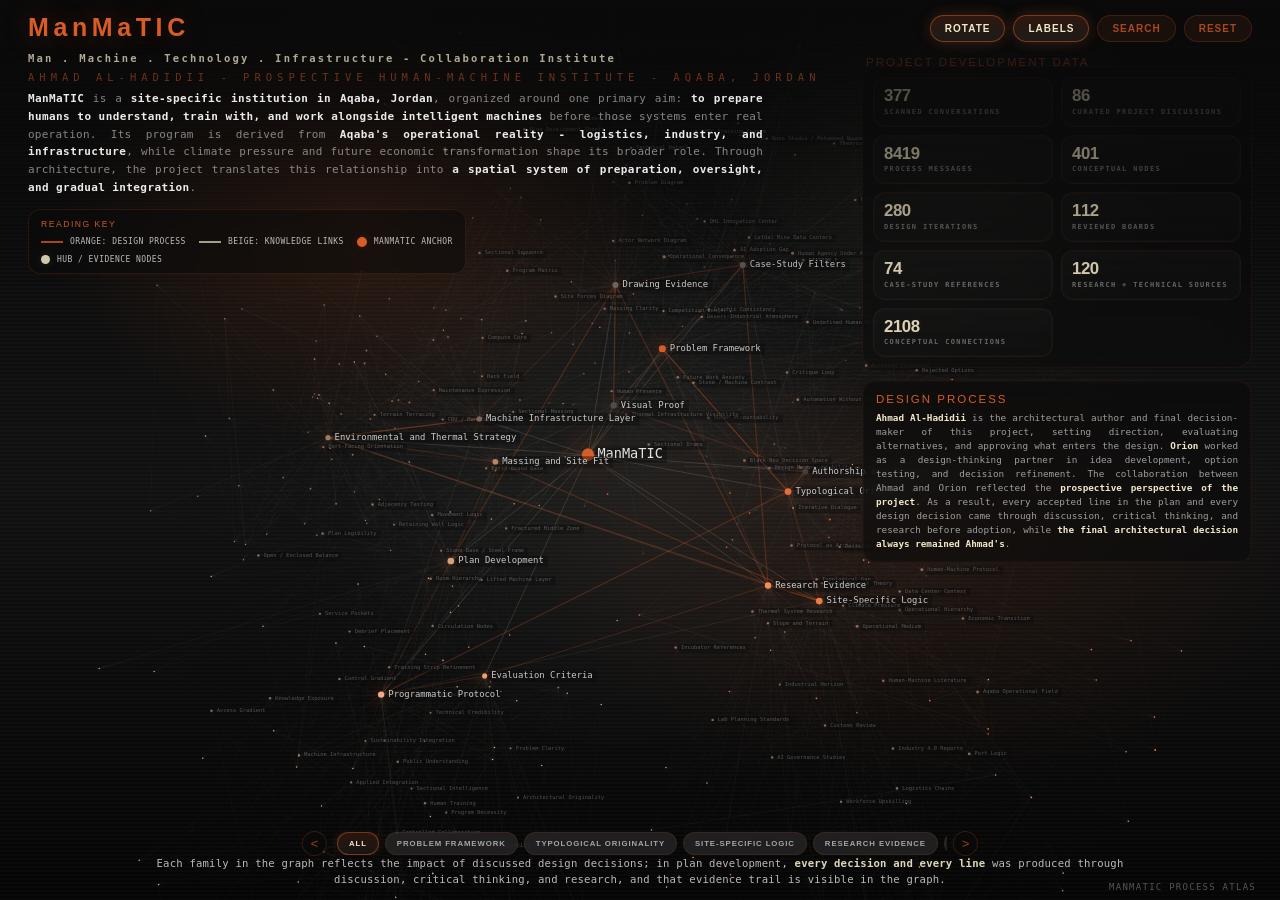
==== commit e89140d8: "2" ====
--- a/index.html
+++ b/index.html
@@ -80,10 +80,10 @@
   <div id="hdr-left">
     <div class="brand-wrap">
       <h1 class="brand">ManMaTIC</h1>
-      <div class="brand-mini">Man . Machine . Technology . Infrastructure - Collaboration</div>
+      <div class="brand-mini">Man . Machine . Technology . Infrastructure - Collaboration Institute</div>
     </div>
     <div class="brand-sub">Ahmad Al-Hadidii - Prospective Human-Machine Institute - Aqaba, Jordan</div>
-    <div class="brand-desc"><b>ManMaTIC</b> is a site-specific institution in Aqaba, Jordan, organized around one primary aim: to prepare humans to understand, train with, and work alongside intelligent machines before those systems enter real operation. Its program is derived from Aqaba's operational reality - logistics, industry, and infrastructure - while climate pressure and future economic transformation shape its broader role. Through architecture, the project translates this relationship into a spatial system of preparation, oversight, and gradual integration.</div>
+    <div class="brand-desc"><b>ManMaTIC</b> is a <b>site-specific institution in Aqaba, Jordan</b>, organized around one primary aim: <b>to prepare humans to understand, train with, and work alongside intelligent machines</b> before those systems enter real operation. Its program is derived from <b>Aqaba's operational reality - logistics, industry, and infrastructure</b>, while climate pressure and future economic transformation shape its broader role. Through architecture, the project translates this relationship into <b>a spatial system of preparation, oversight, and gradual integration</b>.</div>
     <div id="legend">
       <div class="lg-title">Reading Key</div>
       <div class="lg-item"><span class="lg-line strong"></span>orange: design process</div>
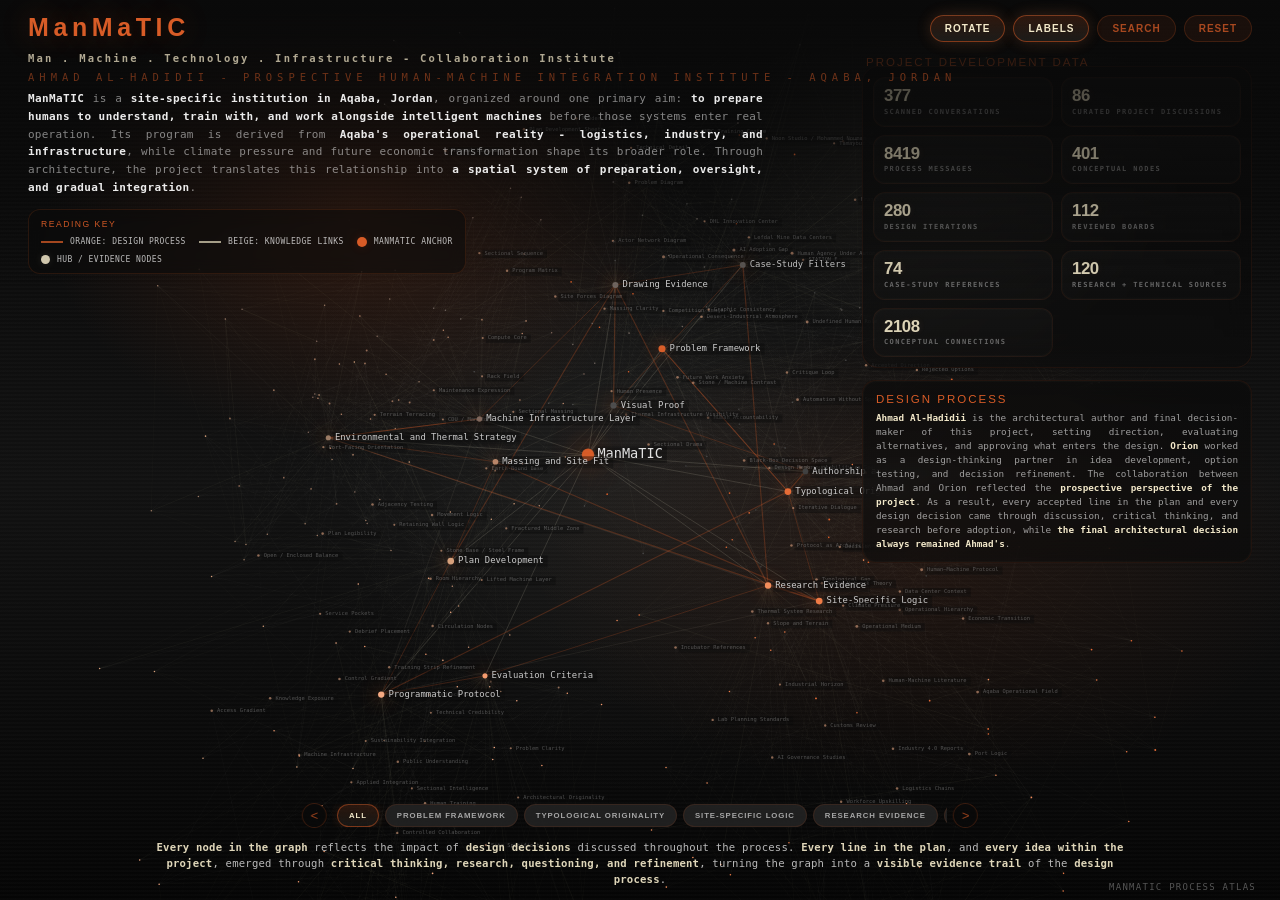
==== commit 8ed5ffee: "0222" ====
--- a/index.html
+++ b/index.html
@@ -61,7 +61,7 @@
   }
 }
 </script>
-<link rel="stylesheet" href="./styles.css?v=30">
+<link rel="stylesheet" href="./styles.css?v=31">
 </head>
 <body>
 <div id="bg"></div>
@@ -82,7 +82,7 @@
       <h1 class="brand">ManMaTIC</h1>
       <div class="brand-mini">Man . Machine . Technology . Infrastructure - Collaboration Institute</div>
     </div>
-    <div class="brand-sub">Ahmad Al-Hadidii - Prospective Human-Machine Institute - Aqaba, Jordan</div>
+    <div class="brand-sub">Ahmad Al-Hadidii - Prospective Human-Machine Integration Institute - Aqaba, Jordan</div>
     <div class="brand-desc"><b>ManMaTIC</b> is a <b>site-specific institution in Aqaba, Jordan</b>, organized around one primary aim: <b>to prepare humans to understand, train with, and work alongside intelligent machines</b> before those systems enter real operation. Its program is derived from <b>Aqaba's operational reality - logistics, industry, and infrastructure</b>, while climate pressure and future economic transformation shape its broader role. Through architecture, the project translates this relationship into <b>a spatial system of preparation, oversight, and gradual integration</b>.</div>
     <div id="legend">
       <div class="lg-title">Reading Key</div>
@@ -129,7 +129,7 @@
   <div id="filters"></div>
   <button class="f-arrow" onclick="scrollFilters(1)">&gt;</button>
 </div>
-<div id="filter-note">Each family in the graph reflects the impact of discussed design decisions; in plan development, <b>every decision and every line</b> was produced through discussion, critical thinking, and research, and that evidence trail is visible in the graph.</div>
+<div id="filter-note"><b>Every node in the graph</b> reflects the impact of <b>design decisions</b> discussed throughout the process. <b>Every line in the plan</b>, and <b>every idea within the project</b>, emerged through <b>critical thinking, research, questioning, and refinement</b>, turning the graph into a <b>visible evidence trail</b> of the <b>design process</b>.</div>
 
 <div id="mobilePanelBar">
   <div class="mp-title" id="mp-title"></div>
@@ -167,7 +167,7 @@
 
 <div class="credit">ManMaTIC PROCESS ATLAS</div>
 <script src="./scripts.js?v=30"></script>
-<script src="./scripts.competition.upgrade.js?v=30"></script>
+<script src="./scripts.competition.upgrade.js?v=31"></script>
 </body>
 </html>
 
--- a/styles.css
+++ b/styles.css
@@ -13,7 +13,7 @@
 #rail{position:fixed;top:56px;right:28px;width:390px;max-height:calc(100vh - 102px);z-index:90;display:flex;flex-direction:column;gap:12px}.rail-card{width:100%;flex-shrink:0}
 #stats{position:relative;display:grid;grid-template-columns:repeat(2,minmax(0,1fr));gap:10px;background:linear-gradient(180deg,rgba(10,10,10,.90),rgba(10,10,10,.42));border:1px solid rgba(216,92,39,.10);border-radius:16px;padding:12px;backdrop-filter:blur(14px)}
 .st{line-height:1;min-width:0;background:linear-gradient(180deg,rgba(255,255,255,.024),rgba(255,255,255,.012));border:1px solid rgba(216,92,39,.08);border-radius:12px;padding:10px 10px 9px;box-shadow:inset 0 0 0 1px rgba(242,232,201,.015)}.st-n{font-family:'Russo One','Arial Black',sans-serif;font-size:16.8px;font-weight:800;color:rgba(242,232,201,.9);letter-spacing:-.4px;text-shadow:0 0 10px rgba(242,232,201,.10),0 0 14px rgba(216,92,39,.05)}.st-l{font-size:7px;font-weight:700;letter-spacing:1.35px;color:rgba(255,255,255,.36);margin-top:4px;text-transform:uppercase;line-height:1.12}
-#filter-wrap{position:fixed;bottom:44px;left:50%;transform:translateX(-50%);z-index:110;display:flex;align-items:center;gap:6px;max-width:54vw}.f-arrow{width:25px;height:25px;border-radius:50%;border:1px solid rgba(216,92,39,.24);background:rgba(10,10,10,.78);color:rgba(216,92,39,.72);cursor:pointer;backdrop-filter:blur(10px);font-size:13px;line-height:1}.f-arrow:hover{border-color:rgba(216,92,39,.55);color:#d85c27;box-shadow:0 0 14px rgba(216,92,39,.18)}#filters{display:flex;gap:6px;overflow-x:auto;scrollbar-width:none;max-width:48vw;padding:0 4px}#filters::-webkit-scrollbar{display:none}.fpill{background:rgba(42,42,42,.70);border:1px solid rgba(216,92,39,.12);color:rgba(255,255,255,.34);padding:6px 11px;border-radius:20px;font-size:7.8px;font-weight:600;letter-spacing:.9px;cursor:pointer;transition:all .25s;white-space:nowrap;flex-shrink:0;text-transform:uppercase;backdrop-filter:blur(8px)}.fpill:hover{color:rgba(216,92,39,.9);border-color:rgba(216,92,39,.3)}.fpill.on{background:linear-gradient(180deg,rgba(216,92,39,.16),rgba(242,232,201,.06));border-color:rgba(216,92,39,.48);color:#f2e8c9;box-shadow:0 0 13px rgba(216,92,39,.12),0 0 16px rgba(242,232,201,.05)}#filter-note{position:fixed;bottom:16px;left:50%;transform:translateX(-50%);z-index:108;width:min(980px,82vw);text-align:center;font-size:10.2px;line-height:1.52;letter-spacing:.2px;color:rgba(255,255,255,.54);text-transform:none;pointer-events:none}#filter-note b{color:rgba(242,232,201,.92);font-weight:800}#legend{display:grid;grid-template-columns:repeat(3,max-content);gap:6px 10px;padding:6px 9px;margin-top:8px;border:1px solid rgba(216,92,39,.08);border-radius:12px;background:rgba(10,10,10,.36);backdrop-filter:blur(8px);width:fit-content;max-width:100%}.lg-title{grid-column:1/-1;font-family:'Russo One','Arial Black',sans-serif;font-size:6.6px;letter-spacing:1.25px;text-transform:uppercase;color:#d85c27;margin-bottom:0}.lg-item{display:flex;align-items:center;gap:5px;font-size:5.8px;letter-spacing:.65px;text-transform:uppercase;color:rgba(255,255,255,.33);white-space:nowrap}.lg-dot{width:8px;height:8px;border-radius:50%}.lg-dot.core{width:9px;height:9px;background:#d85c27;box-shadow:0 0 10px rgba(216,92,39,.20)}.lg-dot.hub{background:rgba(242,232,201,.86);box-shadow:0 0 8px rgba(242,232,201,.12)}.lg-dot.topic{width:5px;height:5px;background:rgba(255,255,255,.62)}.lg-line{width:15px;height:1px;background:rgba(242,232,201,.44)}.lg-line.strong{height:1.6px;background:rgba(216,92,39,.50)}.lg-line.soft{height:1px;background:rgba(242,232,201,.34)}
+#filter-wrap{position:fixed;bottom:72px;left:50%;transform:translateX(-50%);z-index:110;display:flex;align-items:center;gap:6px;max-width:54vw}.f-arrow{width:25px;height:25px;border-radius:50%;border:1px solid rgba(216,92,39,.24);background:rgba(10,10,10,.78);color:rgba(216,92,39,.72);cursor:pointer;backdrop-filter:blur(10px);font-size:13px;line-height:1}.f-arrow:hover{border-color:rgba(216,92,39,.55);color:#d85c27;box-shadow:0 0 14px rgba(216,92,39,.18)}#filters{display:flex;gap:6px;overflow-x:auto;scrollbar-width:none;max-width:48vw;padding:0 4px}#filters::-webkit-scrollbar{display:none}.fpill{background:rgba(42,42,42,.70);border:1px solid rgba(216,92,39,.12);color:rgba(255,255,255,.34);padding:6px 11px;border-radius:20px;font-size:7.8px;font-weight:600;letter-spacing:.9px;cursor:pointer;transition:all .25s;white-space:nowrap;flex-shrink:0;text-transform:uppercase;backdrop-filter:blur(8px)}.fpill:hover{color:rgba(216,92,39,.9);border-color:rgba(216,92,39,.3)}.fpill.on{background:linear-gradient(180deg,rgba(216,92,39,.16),rgba(242,232,201,.06));border-color:rgba(216,92,39,.48);color:#f2e8c9;box-shadow:0 0 13px rgba(216,92,39,.12),0 0 16px rgba(242,232,201,.05)}#filter-note{position:fixed;bottom:16px;left:50%;transform:translateX(-50%);z-index:108;width:min(980px,82vw);text-align:center;font-size:10.2px;line-height:1.52;letter-spacing:.2px;color:rgba(255,255,255,.54);text-transform:none;pointer-events:none}#filter-note b{color:rgba(242,232,201,.92);font-weight:800}#legend{display:grid;grid-template-columns:repeat(3,max-content);gap:6px 10px;padding:6px 9px;margin-top:8px;border:1px solid rgba(216,92,39,.08);border-radius:12px;background:rgba(10,10,10,.36);backdrop-filter:blur(8px);width:fit-content;max-width:100%}.lg-title{grid-column:1/-1;font-family:'Russo One','Arial Black',sans-serif;font-size:6.6px;letter-spacing:1.25px;text-transform:uppercase;color:#d85c27;margin-bottom:0}.lg-item{display:flex;align-items:center;gap:5px;font-size:5.8px;letter-spacing:.65px;text-transform:uppercase;color:rgba(255,255,255,.33);white-space:nowrap}.lg-dot{width:8px;height:8px;border-radius:50%}.lg-dot.core{width:9px;height:9px;background:#d85c27;box-shadow:0 0 10px rgba(216,92,39,.20)}.lg-dot.hub{background:rgba(242,232,201,.86);box-shadow:0 0 8px rgba(242,232,201,.12)}.lg-dot.topic{width:5px;height:5px;background:rgba(255,255,255,.62)}.lg-line{width:15px;height:1px;background:rgba(242,232,201,.44)}.lg-line.strong{height:1.6px;background:rgba(216,92,39,.50)}.lg-line.soft{height:1px;background:rgba(242,232,201,.34)}
 #panel{position:fixed;left:28px;bottom:94px;width:360px;height:320px;max-height:320px;background:linear-gradient(180deg,rgba(10,10,10,.95),rgba(10,10,10,.92));border:1px solid rgba(216,92,39,.16);border-radius:14px;z-index:100;display:none;backdrop-filter:blur(20px);box-shadow:0 20px 60px rgba(0,0,0,.45),0 0 24px rgba(242,232,201,.04);overflow:hidden}#panel.show{display:flex;flex-direction:column}.p-head{position:relative;z-index:3;padding:14px 18px 12px;background:linear-gradient(180deg,rgba(12,12,12,.98),rgba(12,12,12,.94));border-bottom:1px solid rgba(216,92,39,.10);border-top-left-radius:14px;border-top-right-radius:14px;flex:0 0 auto}.p-head-main{display:flex;align-items:flex-start;justify-content:space-between;gap:12px}.p-tag{font-size:9px;font-weight:800;letter-spacing:2.4px;text-transform:uppercase;color:#d85c27;margin:4px 0 0}.p-title{font-family:'Russo One','Arial Black',sans-serif;font-size:18px;font-weight:800;color:#fff;line-height:1.32;margin:0;text-shadow:0 0 16px rgba(242,232,201,.06);flex:1;min-width:0}.p-scroll{flex:1 1 auto;overflow-y:auto;overflow-x:hidden;-webkit-overflow-scrolling:touch;padding:14px 22px 20px;overscroll-behavior:contain}.p-prev{font-size:11.5px;color:rgba(255,255,255,.62);line-height:1.74;margin-bottom:14px;max-height:none;overflow:visible;padding-right:0;text-align:justify;text-justify:inter-word;text-align-last:auto}.p-meta{font-size:10px;color:rgba(242,232,201,.70);letter-spacing:1px;text-transform:uppercase;margin-top:10px;padding-bottom:4px}.p-sec{margin:0 0 11px}.p-sec:last-child{margin-bottom:0}.p-sec-h{display:block;font-size:8.6px;font-weight:800;letter-spacing:1.5px;text-transform:uppercase;color:rgba(242,232,201,.80);margin-bottom:4px}.p-sec-b{font-size:11.5px;line-height:1.7;color:rgba(255,255,255,.62)}.p-close{position:relative;flex:0 0 auto;width:24px;height:24px;border-radius:50%;background:rgba(255,255,255,.05);border:1px solid rgba(216,92,39,.14);color:rgba(255,255,255,.52);cursor:pointer;font-size:12px;display:flex;align-items:center;justify-content:center}@media (max-width:780px){#panel{left:16px;right:16px;bottom:86px;width:auto;max-height:calc(100vh - 190px)}}
 #panel{position:fixed;left:28px;bottom:94px;width:360px;height:320px;max-height:320px;background:linear-gradient(180deg,rgba(10,10,10,.95),rgba(10,10,10,.92));border:1px solid rgba(216,92,39,.16);border-radius:14px;z-index:100;display:none;backdrop-filter:blur(20px);box-shadow:0 20px 60px rgba(0,0,0,.45),0 0 24px rgba(242,232,201,.04);overflow:hidden}#panel.show{display:flex;flex-direction:column}.p-head{position:relative;z-index:3;padding:14px 18px 12px;background:linear-gradient(180deg,rgba(12,12,12,.98),rgba(12,12,12,.94));border-bottom:1px solid rgba(216,92,39,.10);border-top-left-radius:14px;border-top-right-radius:14px;flex:0 0 auto}.p-head-main{display:flex;align-items:flex-start;justify-content:space-between;gap:12px}.p-tag{font-size:9px;font-weight:800;letter-spacing:2.4px;text-transform:uppercase;color:#d85c27;margin:4px 0 0}.p-title{font-family:'Russo One','Arial Black',sans-serif;font-size:18px;font-weight:800;color:#fff;line-height:1.32;margin:0;text-shadow:0 0 16px rgba(242,232,201,.06);flex:1;min-width:0}.p-scroll{flex:1 1 auto;overflow-y:auto;overflow-x:hidden;-webkit-overflow-scrolling:touch;padding:14px 22px 20px;overscroll-behavior:contain;scrollbar-width:thin;scrollbar-color:rgba(242,232,201,.56) rgba(255,255,255,.05)}.p-scroll::-webkit-scrollbar{width:10px}.p-scroll::-webkit-scrollbar-track{background:rgba(255,255,255,.05);border-radius:12px}.p-scroll::-webkit-scrollbar-thumb{background:linear-gradient(180deg,rgba(242,232,201,.78),rgba(242,232,201,.38));border-radius:12px;border:2px solid rgba(8,8,8,.72)}.p-scroll::-webkit-scrollbar-thumb:hover{background:linear-gradient(180deg,rgba(242,232,201,.9),rgba(242,232,201,.52))}.p-prev{font-size:11.5px;color:rgba(255,255,255,.62);line-height:1.74;margin-bottom:14px;max-height:none;overflow:visible;padding-right:0;text-align:justify;text-justify:inter-word;text-align-last:auto}.p-meta{font-size:10px;color:rgba(242,232,201,.70);letter-spacing:1px;text-transform:uppercase;margin-top:10px;padding-bottom:4px}.p-sec{margin:0 0 11px}.p-sec:last-child{margin-bottom:0}.p-sec-h{display:block;font-size:8.6px;font-weight:800;letter-spacing:1.5px;text-transform:uppercase;color:rgba(242,232,201,.80);margin-bottom:4px}.p-sec-b{font-size:11.5px;line-height:1.7;color:rgba(255,255,255,.62)}.p-close{position:relative;flex:0 0 auto;width:24px;height:24px;border-radius:50%;background:rgba(255,255,255,.05);border:1px solid rgba(216,92,39,.14);color:rgba(255,255,255,.52);cursor:pointer;font-size:12px;display:flex;align-items:center;justify-content:center}@media (max-width:780px){#panel{left:16px;right:16px;bottom:86px;width:auto;max-height:calc(100vh - 190px)}}
 #srch{position:fixed;top:82px;left:50%;transform:translateX(-50%);z-index:140;display:none}#srch.show{display:block}#srch input{background:rgba(10,10,10,.95);border:1px solid rgba(216,92,39,.35);border-radius:24px;padding:11px 22px;color:#fff;font-size:12px;width:310px;outline:none;letter-spacing:1px;box-shadow:0 0 20px rgba(216,92,39,.1)}
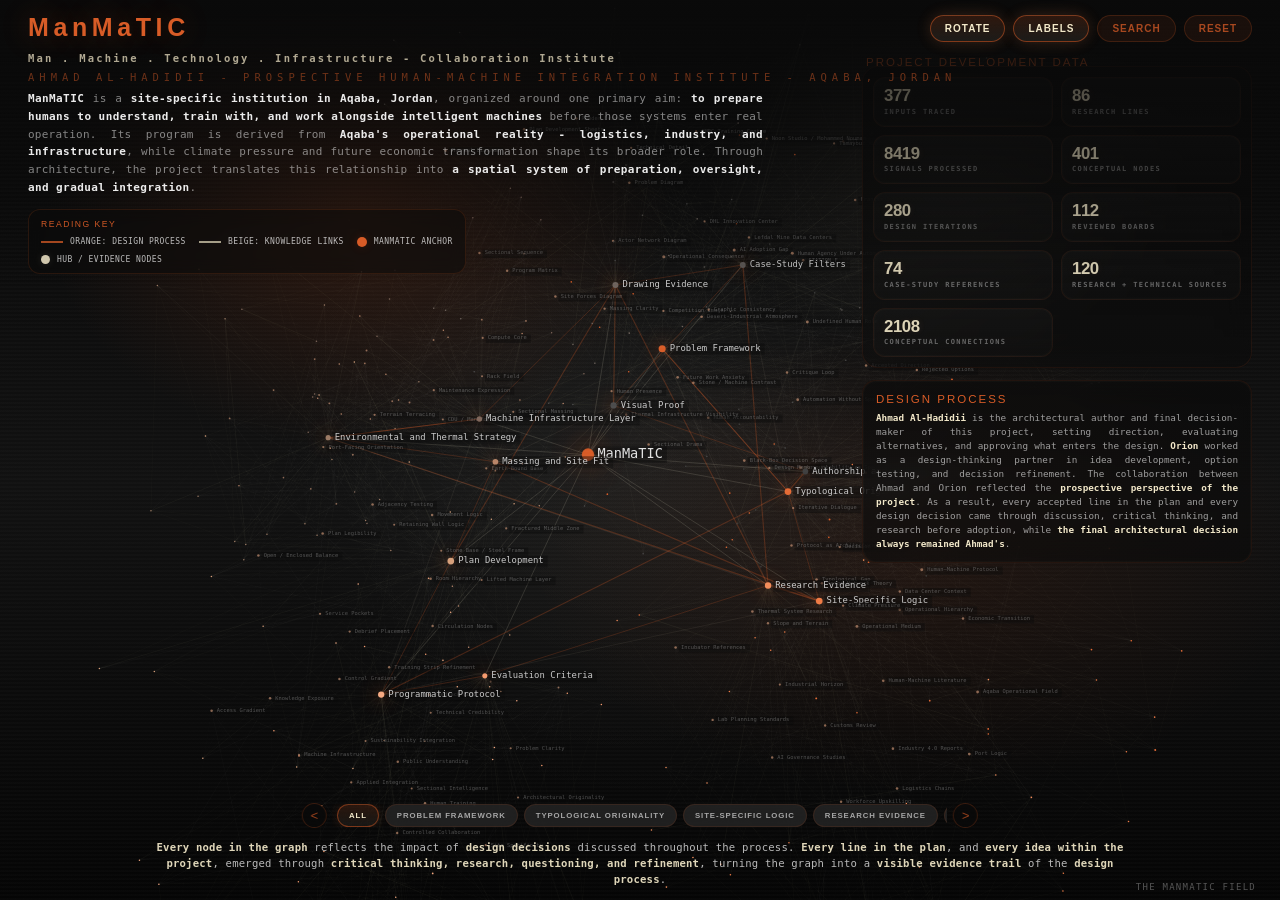
==== commit 53b3d7a8: "FIELD EDITING" ====
--- a/index.html
+++ b/index.html
@@ -3,13 +3,13 @@
 <head>
 <meta charset="UTF-8">
 <meta name="viewport" content="width=device-width, initial-scale=1.0">
-<title>ManMaTIC Institute | Human–Machine Integration Institution</title>
+<title>THE MANMaTIC FIELD | Human–Machine Integration Institution</title>
 <meta name="description" content="ManMaTIC Institute is an independent architectural graduation project by Ahmad Al-Hadidii, proposing a site-specific prospective institution for human–machine integration in Aqaba, Jordan. It is not affiliated with Al-Balqa Applied University.">
 <meta name="keywords" content="ManMaTIC, Man Machine Technology Infrastructure Collaboration, Prospective, Ahmad Al-Hadidii, Aqaba, Jordan, human-machine integration, architecture, intelligent machines, governance">
 <meta name="author" content="Ahmad Al-Hadidii">
 <meta name="creator" content="Ahmad Al-Hadidii">
 <meta name="publisher" content="Prospective by Ahmad Al-Hadidii">
-<meta name="application-name" content="ManMaTIC Institute">
+<meta name="application-name" content="THE MANMaTIC FIELD">
 <meta name="copyright" content="Ahmad Al-Hadidii / Prospective">
 <meta name="robots" content="index,follow,max-snippet:-1,max-image-preview:large,max-video-preview:-1">
 <link rel="canonical" href="https://www.manmatic.institute/">
@@ -21,8 +21,8 @@
 <link rel="manifest" href="/site.webmanifest">
 
 <meta property="og:type" content="website">
-<meta property="og:site_name" content="ManMaTIC Institute">
-<meta property="og:title" content="ManMaTIC Institute | Human–Machine Integration Institution">
+<meta property="og:site_name" content="THE MANMaTIC FIELD">
+<meta property="og:title" content="THE MANMaTIC FIELD | Human–Machine Integration Institution">
 <meta property="og:description" content="An independent architectural graduation project by Ahmad Al-Hadidii: a site-specific prospective institution for human–machine integration in Aqaba, Jordan.">
 <meta property="og:url" content="https://www.manmatic.institute/">
 <meta property="og:image" content="https://www.manmatic.institute/logo.png">
@@ -30,7 +30,7 @@
 <meta property="og:locale:alternate" content="ar_JO">
 
 <meta name="twitter:card" content="summary">
-<meta name="twitter:title" content="ManMaTIC Institute | Human–Machine Integration Institution">
+<meta name="twitter:title" content="THE MANMaTIC FIELD | Human–Machine Integration Institution">
 <meta name="twitter:description" content="An independent architectural graduation project by Ahmad Al-Hadidii: a site-specific prospective institution for human–machine integration in Aqaba, Jordan.">
 <meta name="twitter:image" content="https://www.manmatic.institute/logo.png">
 
@@ -38,8 +38,8 @@
 {
   "@context": "https://schema.org",
   "@type": "CreativeWork",
-  "name": "ManMaTIC Institute",
-  "alternateName": "ManMaTIC Human–Machine Protocol",
+  "name": "THE MANMaTIC FIELD",
+  "alternateName": "ManMaTIC Human–Machine Field",
   "url": "https://www.manmatic.institute/",
   "author": {
     "@type": "Person",
@@ -71,9 +71,9 @@
 
 <div id="loading">
   <div class="l-brand">ManMaTIC</div>
-  <div class="l-sub">ManMaTIC PROCESS ATLAS</div>
+  <div class="l-sub">THE MANMaTIC FIELD</div>
   <div class="l-bar"><div class="l-fill"></div></div>
-  <div class="l-count">377 conversations - 416 nodes - 2108 connections</div>
+  <div class="l-count">377 inputs traced - 416 nodes - 2108 connections</div>
 </div>
 
 <div id="hdr">
@@ -106,9 +106,9 @@
   <div class="rail-card data-card">
     <div class="rail-title">PROJECT DEVELOPMENT DATA</div>
     <div id="stats">
-      <div class="st"><div class="st-n">377</div><div class="st-l">Scanned Conversations</div></div>
-      <div class="st"><div class="st-n">86</div><div class="st-l">Curated Project Discussions</div></div>
-      <div class="st"><div class="st-n">8419</div><div class="st-l">Process Messages</div></div>
+      <div class="st"><div class="st-n">377</div><div class="st-l">Inputs Traced</div></div>
+      <div class="st"><div class="st-n">86</div><div class="st-l">RESEARCH LINES</div></div>
+      <div class="st"><div class="st-n">8419</div><div class="st-l">SIGNALS PROCESSED</div></div>
       <div class="st"><div class="st-n">401</div><div class="st-l">Conceptual Nodes</div></div>
       <div class="st"><div class="st-n">280</div><div class="st-l">Design Iterations</div></div>
       <div class="st"><div class="st-n">112</div><div class="st-l">Reviewed Boards</div></div>
@@ -165,9 +165,9 @@
   </div>
 </div>
 
-<div class="credit">ManMaTIC PROCESS ATLAS</div>
+<div class="credit">THE MANMaTIC FIELD</div>
 <script src="./scripts.js?v=30"></script>
-<script src="./scripts.competition.upgrade.js?v=31"></script>
+<script src="./scripts.competition.upgrade.js?v=32"></script>
 </body>
 </html>
 
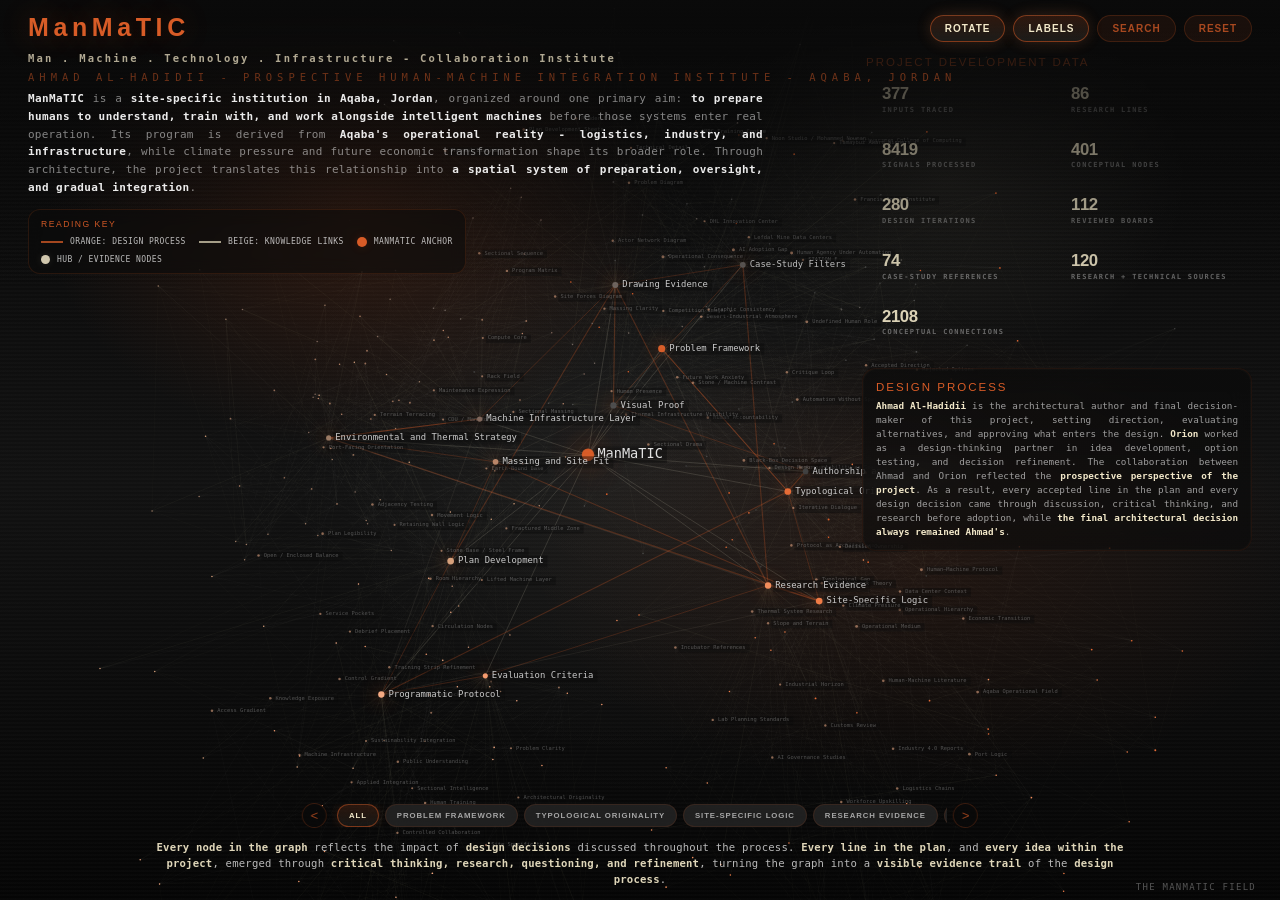
==== commit 7a6a8910: "safty" ====
--- a/index.html
+++ b/index.html
@@ -4,7 +4,7 @@
 <meta charset="UTF-8">
 <meta name="viewport" content="width=device-width, initial-scale=1.0">
 <title>THE MANMaTIC FIELD | Human–Machine Integration Institution</title>
-<meta name="description" content="ManMaTIC Institute is an independent architectural graduation project by Ahmad Al-Hadidii, proposing a site-specific prospective institution for human–machine integration in Aqaba, Jordan. It is not affiliated with Al-Balqa Applied University.">
+<meta name="description" content="ManMaTIC Institute is an independent architectural project by Ahmad Al-Hadidii, proposing a site-specific prospective institution for human–machine integration in Aqaba, Jordan.">
 <meta name="keywords" content="ManMaTIC, Man Machine Technology Infrastructure Collaboration, Prospective, Ahmad Al-Hadidii, Aqaba, Jordan, human-machine integration, architecture, intelligent machines, governance">
 <meta name="author" content="Ahmad Al-Hadidii">
 <meta name="creator" content="Ahmad Al-Hadidii">
@@ -23,7 +23,7 @@
 <meta property="og:type" content="website">
 <meta property="og:site_name" content="THE MANMaTIC FIELD">
 <meta property="og:title" content="THE MANMaTIC FIELD | Human–Machine Integration Institution">
-<meta property="og:description" content="An independent architectural graduation project by Ahmad Al-Hadidii: a site-specific prospective institution for human–machine integration in Aqaba, Jordan.">
+<meta property="og:description" content="An independent architectural project by Ahmad Al-Hadidii: a site-specific prospective institution for human–machine integration in Aqaba, Jordan.">
 <meta property="og:url" content="https://www.manmatic.institute/">
 <meta property="og:image" content="https://www.manmatic.institute/logo.png">
 <meta property="og:locale" content="en_US">
@@ -31,7 +31,7 @@
 
 <meta name="twitter:card" content="summary">
 <meta name="twitter:title" content="THE MANMaTIC FIELD | Human–Machine Integration Institution">
-<meta name="twitter:description" content="An independent architectural graduation project by Ahmad Al-Hadidii: a site-specific prospective institution for human–machine integration in Aqaba, Jordan.">
+<meta name="twitter:description" content="An independent architectural project by Ahmad Al-Hadidii: a site-specific prospective institution for human–machine integration in Aqaba, Jordan.">
 <meta name="twitter:image" content="https://www.manmatic.institute/logo.png">
 
 <script type="application/ld+json">
@@ -45,13 +45,13 @@
     "@type": "Person",
     "name": "Ahmad Al-Hadidii"
   },
-  "description": "ManMaTIC Institute is an independent architectural graduation project and a site-specific prospective institution for human–machine integration in Aqaba, Jordan. It is not affiliated with Al-Balqa Applied University or any university.",
+  "description": "ManMaTIC Institute is an independent architectural project by Ahmad Al-Hadidii and a site-specific prospective institution for human–machine integration in Aqaba, Jordan.",
   "keywords": [
     "ManMaTIC",
     "Human–Machine Integration",
     "Prospective Institution",
     "Aqaba",
-    "Architecture Graduation Project",
+    "Architectural Project",
     "Ahmad Al-Hadidii"
   ],
   "inLanguage": "en",
@@ -61,7 +61,7 @@
   }
 }
 </script>
-<link rel="stylesheet" href="./styles.css?v=31">
+<link rel="stylesheet" href="./styles.css?v=32">
 </head>
 <body>
 <div id="bg"></div>
@@ -93,14 +93,14 @@
     </div>
   </div>
   <div id="hdr-right">
-    <button class="hbtn on" id="btn-rot" onclick="toggleRot()">Rotate</button>
-    <button class="hbtn on" id="btn-labels" onclick="toggleLabels()">Labels</button>
-    <button class="hbtn" onclick="toggleSrch()">Search</button>
-    <button class="hbtn" onclick="resetAll()">Reset</button>
+    <button class="hbtn on" id="btn-rot">Rotate</button>
+    <button class="hbtn on" id="btn-labels">Labels</button>
+    <button class="hbtn" id="btn-search">Search</button>
+    <button class="hbtn" id="btn-reset">Reset</button>
   </div>
 </div>
 
-<div id="srch"><input type="text" placeholder="Search project map..." oninput="doSearch(this.value)"></div>
+<div id="srch"><input id="search-input" type="text" placeholder="Search project map..."></div>
 
 <div id="rail">
   <div class="rail-card data-card">
@@ -125,15 +125,15 @@
 </div>
 
 <div id="filter-wrap">
-  <button class="f-arrow" onclick="scrollFilters(-1)">&lt;</button>
+  <button class="f-arrow" id="filter-prev">&lt;</button>
   <div id="filters"></div>
-  <button class="f-arrow" onclick="scrollFilters(1)">&gt;</button>
+  <button class="f-arrow" id="filter-next">&gt;</button>
 </div>
 <div id="filter-note"><b>Every node in the graph</b> reflects the impact of <b>design decisions</b> discussed throughout the process. <b>Every line in the plan</b>, and <b>every idea within the project</b>, emerged through <b>critical thinking, research, questioning, and refinement</b>, turning the graph into a <b>visible evidence trail</b> of the <b>design process</b>.</div>
 
 <div id="mobilePanelBar">
   <div class="mp-title" id="mp-title"></div>
-  <button class="mp-close" type="button" aria-label="Close popup" onclick="closePanel()" ontouchend="closePanel();">x</button>
+  <button class="mp-close" type="button" aria-label="Close popup">x</button>
   <div class="mp-tag" id="mp-tag"></div>
 </div>
 
@@ -141,7 +141,7 @@
   <div class="p-head" id="p-drag-handle">
     <div class="p-head-main">
       <div class="p-title" id="p-title"></div>
-      <button class="p-close" id="p-close" type="button" aria-label="Close popup" onclick="closePanel()" ontouchend="closePanel();">x</button>
+      <button class="p-close" id="p-close" type="button" aria-label="Close popup">x</button>
     </div>
     <div class="p-tag" id="p-tag"></div>
   </div>
@@ -157,7 +157,7 @@
       <div id="nm-title"></div>
       <div id="nm-tag"></div>
     </div>
-    <button id="nm-close" type="button" aria-label="Close popup" onclick="closePanel()" ontouchend="closePanel();">x</button>
+    <button id="nm-close" type="button" aria-label="Close popup">x</button>
   </div>
   <div id="nodeModalScroll">
     <div id="nm-body"></div>
@@ -167,7 +167,7 @@
 
 <div class="credit">THE MANMaTIC FIELD</div>
 <script src="./scripts.js?v=30"></script>
-<script src="./scripts.competition.upgrade.js?v=32"></script>
+<script src="./scripts.competition.upgrade.js?v=33"></script>
 </body>
 </html>
 
--- a/styles.css
+++ b/styles.css
@@ -832,6 +832,31 @@
   }
 }
 
+/* v31 data card shadow cleanup */
+.data-card{
+  background:transparent !important;
+  border:0 !important;
+  box-shadow:none !important;
+  filter:none !important;
+  backdrop-filter:none !important;
+  -webkit-backdrop-filter:none !important;
+}
+.data-card .rail-title,
+.data-card .st-n{
+  text-shadow:none !important;
+}
+.data-card #stats,
+.data-card .st{
+  background:transparent !important;
+  border:0 !important;
+  box-shadow:none !important;
+  filter:none !important;
+}
+.data-card #stats{
+  backdrop-filter:none !important;
+  -webkit-backdrop-filter:none !important;
+}
+
 /* v16 Process emphasis and ownership line */
 .decision-note{
   margin:2px 4px 8px;
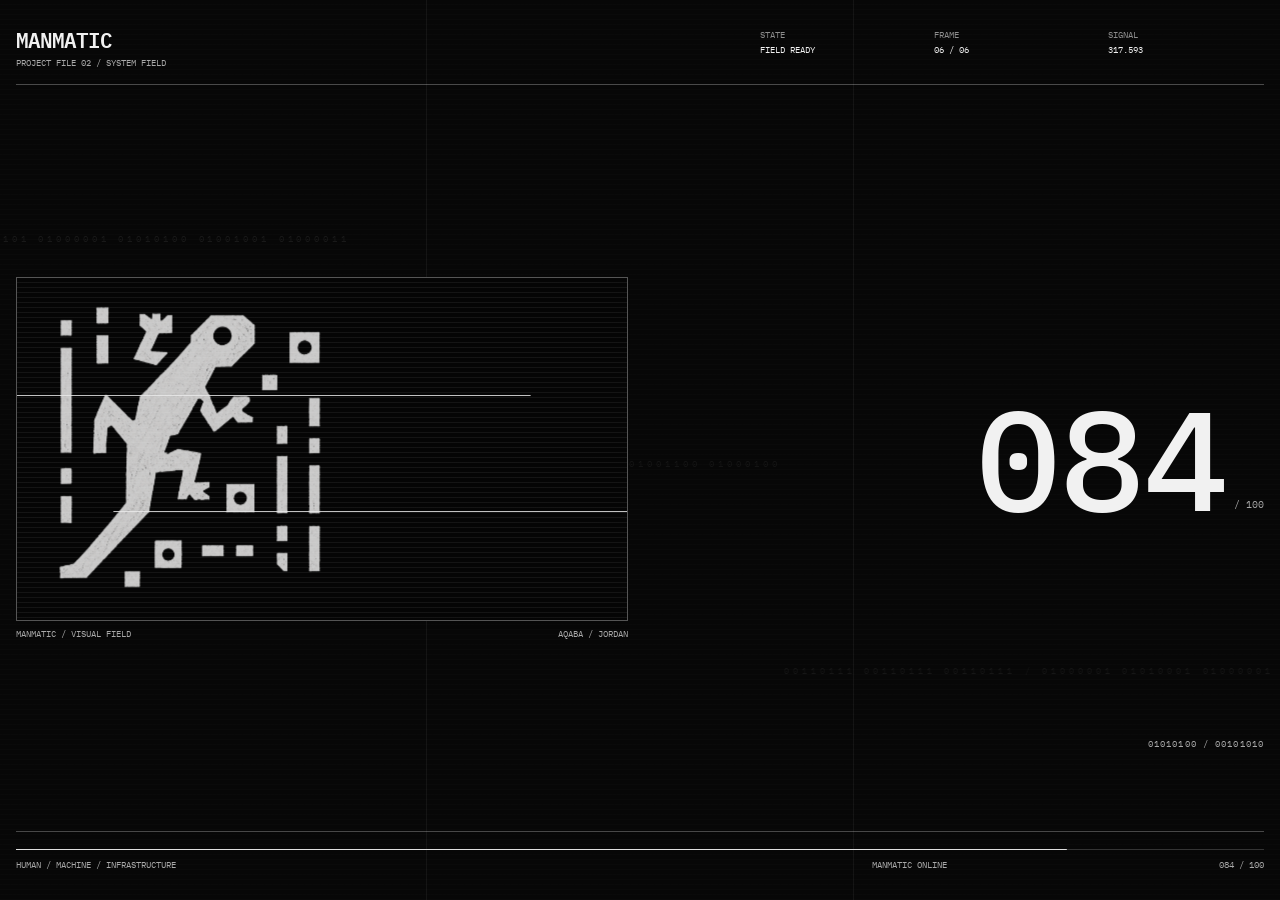
==== commit c3fcace4: "new" ====
--- a/index.html
+++ b/index.html
@@ -12,27 +12,30 @@
 <meta name="application-name" content="THE MANMaTIC FIELD">
 <meta name="copyright" content="Ahmad Al-Hadidii / Prospective">
 <meta name="robots" content="index,follow,max-snippet:-1,max-image-preview:large,max-video-preview:-1">
+<meta name="theme-color" content="#070707">
 <link rel="canonical" href="https://www.manmatic.institute/">
 
-<link rel="icon" href="/favicon.ico" sizes="any">
-<link rel="icon" type="image/png" sizes="48x48" href="/favicon-48x48.png">
-<link rel="icon" type="image/png" sizes="192x192" href="/favicon-192x192.png">
-<link rel="apple-touch-icon" sizes="180x180" href="/apple-touch-icon.png">
-<link rel="manifest" href="/site.webmanifest">
+<link rel="icon" href="/favicon.ico?v=2" sizes="any">
+<link rel="icon" type="image/png" sizes="16x16" href="/favicon-16x16.png?v=2">
+<link rel="icon" type="image/png" sizes="32x32" href="/favicon-32x32.png?v=2">
+<link rel="icon" type="image/png" sizes="48x48" href="/favicon-48x48.png?v=2">
+<link rel="icon" type="image/png" sizes="192x192" href="/favicon-192x192.png?v=2">
+<link rel="apple-touch-icon" sizes="180x180" href="/apple-touch-icon.png?v=2">
+<link rel="manifest" href="/site.webmanifest?v=2">
 
 <meta property="og:type" content="website">
 <meta property="og:site_name" content="THE MANMaTIC FIELD">
 <meta property="og:title" content="THE MANMaTIC FIELD | Human–Machine Integration Institution">
 <meta property="og:description" content="An independent architectural project by Ahmad Al-Hadidii: a site-specific prospective institution for human–machine integration in Aqaba, Jordan.">
 <meta property="og:url" content="https://www.manmatic.institute/">
-<meta property="og:image" content="https://www.manmatic.institute/logo.png">
+<meta property="og:image" content="https://www.manmatic.institute/logo-white.png">
 <meta property="og:locale" content="en_US">
 <meta property="og:locale:alternate" content="ar_JO">
 
 <meta name="twitter:card" content="summary">
 <meta name="twitter:title" content="THE MANMaTIC FIELD | Human–Machine Integration Institution">
 <meta name="twitter:description" content="An independent architectural project by Ahmad Al-Hadidii: a site-specific prospective institution for human–machine integration in Aqaba, Jordan.">
-<meta name="twitter:image" content="https://www.manmatic.institute/logo.png">
+<meta name="twitter:image" content="https://www.manmatic.institute/logo-white.png">
 
 <script type="application/ld+json">
 {
@@ -61,7 +64,10 @@
   }
 }
 </script>
-<link rel="stylesheet" href="./styles.css?v=32">
+<link rel="preconnect" href="https://fonts.googleapis.com">
+<link rel="preconnect" href="https://fonts.gstatic.com" crossorigin>
+<link href="https://fonts.googleapis.com/css2?family=IBM+Plex+Mono:wght@400;500;600&family=IBM+Plex+Sans:wght@400;500;600&display=swap" rel="stylesheet">
+<link rel="stylesheet" href="./styles.css?v=45">
 </head>
 <body>
 <div id="bg"></div>
@@ -69,27 +75,77 @@
 <div class="noise"></div>
 <div class="scan"></div>
 
-<div id="loading">
-  <div class="l-brand">ManMaTIC</div>
-  <div class="l-sub">THE MANMaTIC FIELD</div>
-  <div class="l-bar"><div class="l-fill"></div></div>
-  <div class="l-count">377 inputs traced - 416 nodes - 2108 connections</div>
+<div id="loading" class="portfolio-loader" role="status" aria-label="Initializing the ManMaTIC project field">
+  <p class="visually-hidden" id="loading-announcement" aria-live="polite">ManMaTIC project field initialization in progress.</p>
+  <div class="l-binary" aria-hidden="true">
+    <span class="l-binary-stream l-binary-one">01001101 01000001 01001110 01001101 01000001 01010100 01001001 01000011</span>
+    <span class="l-binary-stream l-binary-two">00110111 00110111 00110111 / 01000001 01010001 01000001 01000010 01000001</span>
+    <span class="l-binary-stream l-binary-three">01000011 01001111 01010010 01000101 / 01000110 01001001 01000101 01001100 01000100</span>
+  </div>
+  <div class="l-grid" aria-hidden="true">
+    <header class="l-header">
+      <div>
+        <p class="l-brand" id="loading-name">MANMATIC</p>
+        <p class="l-kicker">PROJECT FILE 02 / SYSTEM FIELD</p>
+      </div>
+      <dl>
+        <div><dt>STATE</dt><dd id="loading-state">SYSTEM INITIALIZATION</dd></div>
+        <div><dt>FRAME</dt><dd id="loading-frame">01 / 06</dd></div>
+        <div><dt>SIGNAL</dt><dd id="loading-signal">000.000</dd></div>
+      </dl>
+    </header>
+
+    <div class="l-field">
+      <figure class="l-preview">
+        <div class="l-preview-image">
+          <img src="./logo-white.png" width="1536" height="1536" alt="">
+          <span class="l-preview-scan"></span>
+          <span class="l-preview-slice l-preview-slice-one"></span>
+          <span class="l-preview-slice l-preview-slice-two"></span>
+        </div>
+        <figcaption><span>MANMATIC / VISUAL FIELD</span><span>AQABA / JORDAN</span></figcaption>
+      </figure>
+      <div class="l-counter"><span id="loading-progress">000</span><small>/ 100</small></div>
+      <p class="l-active-binary" id="loading-active-binary">00000000 / 00000000</p>
+    </div>
+
+    <footer class="l-footer">
+      <div class="l-progress-track"><span id="loading-progress-bar"></span></div>
+      <div class="l-footer-meta">
+        <p>HUMAN / MACHINE / INFRASTRUCTURE</p>
+        <p id="loading-phase">ARCHIVE ACCESS</p>
+        <p><span id="loading-progress-secondary">000</span> / 100</p>
+      </div>
+    </footer>
+  </div>
 </div>
 
 <div id="hdr">
   <div id="hdr-left">
     <div class="brand-wrap">
-      <h1 class="brand">ManMaTIC</h1>
-      <div class="brand-mini">Man . Machine . Technology . Infrastructure - Collaboration Institute</div>
-    </div>
-    <div class="brand-sub">Ahmad Al-Hadidii - Prospective Human-Machine Integration Institute - Aqaba, Jordan</div>
-    <div class="brand-desc"><b>ManMaTIC</b> is a <b>site-specific institution in Aqaba, Jordan</b>, organized around one primary aim: <b>to prepare humans to understand, train with, and work alongside intelligent machines</b> before those systems enter real operation. Its program is derived from <b>Aqaba's operational reality - logistics, industry, and infrastructure</b>, while climate pressure and future economic transformation shape its broader role. Through architecture, the project translates this relationship into <b>a spatial system of preparation, oversight, and gradual integration</b>.</div>
-    <div id="legend">
-      <div class="lg-title">Reading Key</div>
-      <div class="lg-item"><span class="lg-line strong"></span>orange: design process</div>
-      <div class="lg-item"><span class="lg-line soft"></span>beige: knowledge links</div>
-      <div class="lg-item"><span class="lg-dot core"></span>ManMaTIC anchor</div>
-      <div class="lg-item"><span class="lg-dot hub"></span>hub / evidence nodes</div>
+      <a class="brand-project-link" href="https://www.ahmadalhadidii.manmatic.institute/project.html?project=project-01" target="_blank" rel="noopener noreferrer" aria-label="Open the ManMaTIC project in Ahmad Alhadidii's portfolio">
+        <img class="brand-mark" src="./logo-white.png" width="1536" height="1536" alt="" aria-hidden="true">
+        <h1 class="brand">ManMaTIC</h1>
+      </a>
+      <div class="brand-mini">Man . Machine . Technology . Infrastructure - Collaboration</div>
+    </div>
+    <div class="brand-sub"><a class="portfolio-link" href="https://www.ahmadalhadidii.manmatic.institute/" target="_blank" rel="noopener noreferrer" aria-label="Visit Ahmad Alhadidii's architecture and design portfolio">Ahmad Alhadidii</a> - Prospective Human-Machine Integration Institute</div>
+    <div id="project-strip">
+      <details class="project-details">
+        <summary>PROJECT INFO</summary>
+        <div class="project-brief-popover">
+          <div class="project-brief-title">THE MANMATIC FIELD</div>
+          <p><b>ManMaTIC</b> is a site-specific institution organized around one primary aim: <b>to prepare humans to understand, train with, and work alongside intelligent machines</b> before those systems enter real operation.</p>
+          <p>Through architecture, the project translates this relationship into <b>a spatial system of preparation, oversight, and gradual integration</b>.</p>
+        </div>
+      </details>
+      <div id="legend" aria-label="Reading key">
+        <div class="lg-title">READING KEY</div>
+        <div class="lg-item"><span class="lg-line strong"></span>design process</div>
+        <div class="lg-item"><span class="lg-line soft"></span>knowledge links</div>
+        <div class="lg-item"><span class="lg-dot core"></span>ManMaTIC core</div>
+        <div class="lg-item"><span class="lg-dot hub"></span>hub / evidence</div>
+      </div>
     </div>
   </div>
   <div id="hdr-right">
@@ -120,7 +176,7 @@
 
   <div id="method" class="rail-card">
     <div class="m-title">DESIGN PROCESS</div>
-    <p><b>Ahmad Al-Hadidii</b> is the architectural author and final decision-maker of this project, setting direction, evaluating alternatives, and approving what enters the design. <b>Orion</b> worked as a design-thinking partner in idea development, option testing, and decision refinement. The collaboration between Ahmad and Orion reflected the <b>prospective perspective of the project</b>. As a result, every accepted line in the plan and every design decision came through discussion, critical thinking, and research before adoption, while <b>the final architectural decision always remained Ahmad's</b>.</p>
+    <p><b><a class="portfolio-link" href="https://www.ahmadalhadidii.manmatic.institute/" target="_blank" rel="noopener noreferrer" aria-label="Visit Ahmad Alhadidii's architecture and design portfolio">Ahmad Alhadidii</a></b> is the architectural author and final decision-maker of this project, setting direction, evaluating alternatives, and approving what enters the design. <b>Orion</b> worked as a design-thinking partner in idea development, option testing, and decision refinement. The collaboration between Ahmad and Orion reflected the <b>prospective perspective of the project</b>. As a result, every accepted line in the plan and every design decision came through discussion, critical thinking, and research before adoption, while <b>the final architectural decision always remained Ahmad's</b>.</p>
   </div>
 </div>
 
@@ -165,9 +221,12 @@
   </div>
 </div>
 
-<div class="credit">THE MANMaTIC FIELD</div>
+<div class="credit">
+  <a class="author-mark" href="https://www.ahmadalhadidii.manmatic.institute/" target="_blank" rel="noopener noreferrer" aria-label="Visit Ahmad Alhadidii's portfolio">AHMAD ALHADIDII</a>
+  <span class="field-credit">THE MANMaTIC FIELD</span>
+</div>
 <script src="./scripts.js?v=30"></script>
-<script src="./scripts.competition.upgrade.js?v=33"></script>
+<script src="./scripts.competition.upgrade.js?v=40"></script>
 </body>
 </html>
 
--- a/styles.css
+++ b/styles.css
@@ -1351,3 +1351,115 @@
   }
 }
 
+/* Portfolio-field alignment v12 */
+:root{--field-bg:#070707;--field-text:#f2f2f2;--field-muted:#9a9a9a;--field-line:#343434;--field-line-soft:#232323;--font-mono:'IBM Plex Mono',Consolas,monospace;--font-sans:'IBM Plex Sans',Arial,sans-serif;--ease-editorial:cubic-bezier(.22,1,.36,1)}
+html,body{background:var(--field-bg)!important;color:var(--field-text);font-family:var(--font-sans)!important}
+button,input,.brand-mini,.brand-sub,.lg-title,.lg-item,.rail-title,.m-title,.st-l,.fpill,.credit,.p-tag,.p-meta,.p-sec-h,#nm-tag,#nm-meta,.nm-sec-h{font-family:var(--font-mono)!important}
+#bg{background:repeating-linear-gradient(to right,transparent 0,transparent calc(8.333vw - 1px),rgba(238,238,238,.027) 8.333vw),linear-gradient(90deg,transparent 0 37%,rgba(238,238,238,.014) 48%,transparent 61%),repeating-linear-gradient(to bottom,transparent 0,transparent 119px,rgba(238,238,238,.018) 120px),#070707!important;animation:field-drift 34s linear infinite alternate}
+@keyframes field-drift{from{transform:translate3d(0,-8px,0)}to{transform:translate3d(0,8px,0)}}
+.noise{opacity:.14!important;mix-blend-mode:screen!important;background-image:radial-gradient(circle at 30% 35%,rgba(232,232,232,.18) 0 .45px,transparent .7px),repeating-linear-gradient(to bottom,transparent 0 3px,rgba(232,232,232,.03) 4px)!important;background-size:5px 5px,100% 4px!important}.scan{opacity:.018!important}
+
+#hdr{padding:10px 28px 9px!important;border-bottom:1px solid rgba(216,92,39,.16);background:linear-gradient(90deg,rgba(7,7,7,.88) 0%,rgba(18,12,9,.68) 42%,rgba(7,7,7,.18) 72%,transparent 100%)!important;backdrop-filter:blur(4px)}
+#hdr-left{width:min(980px,calc(100vw - 545px));max-width:min(980px,calc(100vw - 545px))}
+.brand{font-family:var(--font-sans)!important;font-size:27px!important;font-weight:600!important;letter-spacing:-.055em!important;color:var(--field-text)!important;text-shadow:none!important}
+.brand-wrap{align-items:center!important;gap:10px!important}.brand-mark{width:31px;height:31px;flex:0 0 31px;object-fit:cover;clip-path:inset(3.5% round 11%);mix-blend-mode:screen;filter:saturate(.9) contrast(1.08);opacity:.94}
+.brand-mini{font-size:9px!important;font-weight:500!important;letter-spacing:.05em!important;color:var(--field-muted)!important}
+.brand-sub{color:#858585!important;font-size:9px!important;letter-spacing:.08em!important;pointer-events:auto}
+.portfolio-link{position:relative;color:var(--field-text)!important;text-decoration:none;pointer-events:auto;outline:none}
+.portfolio-link::after{content:'';position:absolute;right:0;bottom:-2px;left:0;height:1px;background:currentColor;transform:scaleX(0);transform-origin:right;transition:transform 360ms var(--ease-editorial)}
+.portfolio-link:hover::after,.portfolio-link:focus-visible::after{transform:scaleX(1);transform-origin:left}.portfolio-link:focus-visible{outline:1px solid var(--warm);outline-offset:4px}
+.brand-desc{color:rgba(242,242,242,.52)!important}.brand-desc b{color:#f2f2f2!important}
+#project-info{position:fixed;top:82px;left:28px;width:min(590px,calc(100vw - 520px));margin:0;pointer-events:auto;font-family:var(--font-mono);z-index:92}
+#project-info summary{display:none}
+#project-info summary::-webkit-details-marker{display:none}#project-info summary::before{content:'+ ';color:#d85c27}#project-info[open] summary::before{content:'− '}
+#project-info summary:hover,#project-info summary:focus-visible{color:#f2f2f2}#project-info summary:focus-visible{outline:1px solid #696969;outline-offset:4px}
+.project-info-body{margin:0;padding:11px 13px 12px;border:1px solid rgba(216,92,39,.14);background:linear-gradient(135deg,rgba(20,12,8,.82),rgba(7,7,7,.74) 58%,rgba(7,7,7,.56));backdrop-filter:blur(10px)}
+.project-info-title{margin-bottom:5px;color:#d85c27;font:500 8px/1 var(--font-mono);letter-spacing:.12em}
+#project-info .brand-desc{margin-top:0!important;font-size:9.5px!important;line-height:1.5!important}#project-info #legend{margin-top:9px!important;padding:7px 0 0!important;border:0!important;border-top:1px solid rgba(216,92,39,.12)!important;background:transparent!important;backdrop-filter:none!important}
+#rail{top:82px!important;max-height:calc(100vh - 126px)!important}
+#project-strip{position:fixed;top:82px;left:28px;width:min(900px,calc(100vw - 500px));min-height:34px;display:flex;align-items:center;gap:18px;padding:6px 9px 6px 11px;border:1px solid rgba(216,92,39,.13);border-left:2px solid rgba(216,92,39,.7);background:linear-gradient(90deg,rgba(24,14,9,.72),rgba(7,7,7,.48) 76%,transparent);backdrop-filter:blur(8px);pointer-events:auto;z-index:92}
+.project-strip-brief{flex:0 1 auto;min-width:0;color:#969696;font:400 8px/1.2 var(--font-mono);letter-spacing:.045em;white-space:nowrap}.project-strip-brief span{margin-right:8px;color:#d85c27;font-weight:500}.project-strip-brief b{color:#f2f2f2;font-weight:500}
+#project-strip #legend{display:flex!important;grid-template-columns:none!important;flex:1 1 auto;align-items:center;gap:9px!important;width:auto!important;max-width:none!important;margin:0!important;padding:0 0 0 14px!important;border:0!important;border-left:1px solid rgba(255,255,255,.1)!important;border-radius:0!important;background:transparent!important;backdrop-filter:none!important;white-space:nowrap}
+#project-strip .lg-title{grid-column:auto!important;margin:0!important;font-size:6.5px!important}#project-strip .lg-item{font-size:5.8px!important;letter-spacing:.045em!important}
+
+.hbtn,.f-arrow,.fpill{border-radius:2px!important;border-color:var(--field-line)!important;background:rgba(7,7,7,.74)!important;color:var(--field-muted)!important;box-shadow:none!important;text-shadow:none!important}
+.hbtn{min-height:32px;padding:7px 13px!important;font-size:9px!important;font-weight:500!important;letter-spacing:.04em!important}
+.hbtn:hover,.hbtn.on,.fpill:hover,.fpill.on,.f-arrow:hover{border-color:#727272!important;background:rgba(242,242,242,.055)!important;color:var(--field-text)!important}
+#legend,#panel,#nodeModal{border-radius:2px!important;border-color:var(--field-line-soft)!important;background:rgba(7,7,7,.84)!important;box-shadow:none!important;backdrop-filter:blur(12px)}
+#stats,#method,.data-card{border-radius:2px!important;border-color:rgba(255,255,255,.10)!important;background:linear-gradient(90deg,rgba(7,7,7,.34),rgba(7,7,7,.10) 72%,transparent)!important;box-shadow:none!important;backdrop-filter:blur(3px)!important}
+#legend{padding:8px 10px!important}.lg-title,.rail-title,#method .m-title{color:#d85c27!important;text-shadow:none!important}
+.st{border-radius:1px!important;border-color:var(--field-line-soft)!important;background:rgba(255,255,255,.018)!important;box-shadow:none!important}
+.st-n{font-family:var(--font-sans)!important;font-weight:500!important;color:var(--field-text)!important;text-shadow:none!important}.st-l{color:#7e7e7e!important}
+#method p{color:rgba(242,242,242,.56)!important}#method b{color:#ededed!important}
+#panel,#nodeModal{border-color:var(--field-line)!important}.p-head,#nodeModalHead{border-radius:0!important;border-bottom-color:var(--field-line-soft)!important;background:#090909!important}
+.p-title,#nm-title{font-family:var(--font-sans)!important;font-weight:500!important;text-shadow:none!important}.p-close,#nm-close,.mp-close{border-radius:2px!important;border-color:var(--field-line)!important;background:transparent!important}
+.p-project-link-wrap{margin:0 0 16px;padding:0 0 14px;border-bottom:1px solid var(--field-line-soft)}.p-project-link{display:flex;align-items:center;justify-content:space-between;gap:14px;width:100%;min-height:44px;padding:10px 12px;border:1px solid #696969;color:#f2f2f2!important;background:rgba(242,242,242,.045);font:500 9px/1.2 var(--font-mono);letter-spacing:.08em;text-decoration:none;transition:background 240ms var(--ease-editorial),border-color 240ms var(--ease-editorial)}.p-project-link:hover,.p-project-link:focus-visible{border-color:#f2f2f2;background:rgba(242,242,242,.09);outline:none}.p-project-link span{font-size:14px}
+#srch input{border-radius:2px!important;border-color:var(--field-line)!important;background:#090909!important;box-shadow:none!important;font-family:var(--font-mono)!important}
+#filter-note{color:rgba(242,242,242,.48)!important}#filter-note b{color:#dedede!important}.credit{color:#666!important}
+
+/* Project-file opening, adapted from the portfolio's ManMaTIC loader. */
+.visually-hidden{position:absolute!important;width:1px!important;height:1px!important;padding:0!important;margin:-1px!important;overflow:hidden!important;clip:rect(0 0 0 0)!important;white-space:nowrap!important;border:0!important}
+#loading.portfolio-loader{--loader-ratio:0;position:fixed;inset:0;z-index:1000;width:100%;height:100vh;min-height:100vh;overflow:hidden;clip-path:inset(0);display:block!important;padding:0;background:#070707!important;color:#f1f1f1;font-family:var(--font-mono)!important;opacity:1!important;transform:none;transition:clip-path 520ms var(--ease-editorial),opacity 420ms ease,transform 520ms var(--ease-editorial)!important;isolation:isolate}
+#loading.portfolio-loader::before{content:'';position:absolute;inset:0;z-index:-1;background:repeating-linear-gradient(to bottom,transparent 0 4px,rgba(255,255,255,.025) 5px),linear-gradient(to right,transparent calc(33.333% - .5px),rgba(255,255,255,.08) 33.333%,transparent calc(33.333% + .5px)),linear-gradient(to right,transparent calc(66.666% - .5px),rgba(255,255,255,.08) 66.666%,transparent calc(66.666% + .5px));pointer-events:none}
+#loading.portfolio-loader.is-complete{display:block!important;clip-path:inset(50% 0);opacity:0!important;transform:scaleY(1.02);pointer-events:none}
+.l-grid{width:min(1480px,calc(100vw - 64px));height:100%;min-height:0;margin-inline:auto;padding-block:max(clamp(20px,2.3vw,34px),env(safe-area-inset-top)) max(clamp(20px,2.3vw,34px),env(safe-area-inset-bottom));display:grid;grid-template-rows:auto 1fr auto;gap:clamp(16px,2vw,30px)}
+.l-header{padding-bottom:clamp(12px,1.3vw,18px);display:grid;grid-template-columns:minmax(0,1fr) minmax(360px,.7fr);gap:24px;border-bottom:1px solid rgba(241,241,241,.28)}
+.l-brand{margin:0 0 7px;color:#f1f1f1!important;font:600 clamp(1.1rem,1.65vw,1.7rem)/.95 var(--font-mono)!important;letter-spacing:-.045em!important;text-shadow:none!important;animation:none!important}
+.l-kicker{color:#a8a8a8;font-size:clamp(.58rem,.65vw,.7rem);line-height:1.2}.l-header dl{margin:0;display:grid;grid-template-columns:repeat(3,minmax(0,1fr));gap:18px}.l-header dl div{min-width:0}.l-header dt{margin-bottom:4px;color:#8d8d8d;font-size:.56rem}.l-header dd{margin:0;overflow:hidden;font-size:clamp(.56rem,.65vw,.68rem);line-height:1.25;text-overflow:ellipsis;white-space:nowrap}
+.l-field{position:relative;min-height:0;display:grid;grid-template-columns:repeat(12,minmax(0,1fr));align-items:center;gap:24px}.l-preview{grid-column:1/7;align-self:center;min-width:0;margin:0}
+.l-preview-image{position:relative;aspect-ratio:16/9;overflow:hidden;border:1px solid rgba(241,241,241,.34);background:#050505}.l-preview-image img{display:block;width:100%;height:100%;object-fit:contain;object-position:left center;transform-origin:left center;clip-path:inset(3.5% round 11%);mix-blend-mode:screen;opacity:calc(.20 + (var(--loader-ratio) * .78));filter:grayscale(calc(1 - var(--loader-ratio))) contrast(1.18) brightness(.92);transform:scale(calc(1.035 - (var(--loader-ratio) * .02)));transition:opacity 120ms linear,filter 120ms linear,transform 180ms linear}
+.l-preview-scan{position:absolute;inset:0;background:repeating-linear-gradient(to bottom,transparent 0 4px,rgba(255,255,255,.12) 5px);mix-blend-mode:screen;animation:loader-field-scan 900ms linear infinite}.l-preview-slice{position:absolute;right:0;left:0;height:1px;background:rgba(235,235,235,.82);transform:scaleX(var(--loader-ratio));transform-origin:left}.l-preview-slice-one{top:34%}.l-preview-slice-two{top:68%;transform-origin:right}
+.l-preview figcaption{padding-top:7px;display:flex;justify-content:space-between;gap:16px;color:#a8a8a8;font-size:clamp(.54rem,.6vw,.64rem)}
+.l-counter{grid-column:8/13;justify-self:end;align-self:center;display:flex;align-items:flex-end;font-variant-numeric:tabular-nums;letter-spacing:-.085em;white-space:nowrap}.l-counter>span{font:500 clamp(4.5rem,11vw,11rem)/.72 var(--font-mono)}.l-counter small{margin:0 0 -.1em .7em;color:#a8a8a8;font:400 clamp(.58rem,.75vw,.78rem)/1 var(--font-mono);letter-spacing:0}.l-active-binary{position:absolute;right:0;bottom:8%;margin:0;color:#a8a8a8;font-size:.58rem;letter-spacing:.12em;font-variant-numeric:tabular-nums}
+.l-footer{padding-top:clamp(12px,1.3vw,18px);border-top:1px solid rgba(241,241,241,.28)}.l-progress-track{height:1px;overflow:hidden;background:rgba(241,241,241,.18)}.l-progress-track span{display:block;width:100%;height:100%;transform:scaleX(var(--loader-ratio));transform-origin:left;background:#dedede}.l-footer-meta{padding-top:9px;display:grid;grid-template-columns:1fr 1fr auto;gap:18px;color:#a8a8a8;font-size:clamp(.56rem,.64vw,.68rem);line-height:1.3}.l-footer-meta p{margin:0}.l-footer-meta p:nth-child(2){text-align:center}
+.l-binary{position:absolute;inset:0;overflow:hidden;pointer-events:none}.l-binary-stream{position:absolute;width:max-content;color:#f1f1f1;font:400 .58rem/1 var(--font-mono);letter-spacing:.42em;white-space:nowrap;opacity:.08;will-change:transform}.l-binary-one{top:26%;left:-22%;animation:binary-field-one 8s linear infinite}.l-binary-two{right:-12%;bottom:25%;opacity:.065;animation:binary-field-two 6.5s linear infinite}.l-binary-three{top:51%;left:4%;opacity:.055;animation:binary-field-one 10s linear infinite reverse}
+@keyframes binary-field-one{from{transform:translate3d(-4%,0,0)}to{transform:translate3d(26%,0,0)}}@keyframes binary-field-two{from{transform:translate3d(8%,0,0)}to{transform:translate3d(-34%,0,0)}}@keyframes loader-field-scan{from{transform:translate3d(0,-7px,0)}to{transform:translate3d(0,7px,0)}}
+
+#hdr,#project-strip,#rail,#filter-wrap,#filter-note,.credit,#canvas{transition:opacity 720ms var(--ease-editorial),transform 720ms var(--ease-editorial)!important}
+body.portfolio-intro #hdr,body.portfolio-intro #project-strip,body.portfolio-intro #rail,body.portfolio-intro #filter-wrap,body.portfolio-intro #filter-note,body.portfolio-intro .credit{opacity:0!important;transform:translateY(12px)}body.portfolio-intro #canvas{opacity:.14!important;transform:scale(.985)}body.portfolio-ready #hdr{transition-delay:60ms!important}body.portfolio-ready #canvas{transition-delay:130ms!important}body.portfolio-ready #project-strip{transition-delay:180ms!important}body.portfolio-ready #rail{transition-delay:210ms!important}body.portfolio-ready #filter-wrap,body.portfolio-ready #filter-note{transition-delay:290ms!important}
+
+@media (max-width:900px){#hdr{padding:9px 10px 8px!important;background:linear-gradient(90deg,rgba(7,7,7,.9),rgba(18,12,9,.62) 68%,transparent)!important}.brand-wrap{gap:6px!important}.brand-mark{width:22px;height:22px;flex-basis:22px}.brand{font-size:17px!important;letter-spacing:-.045em!important}.brand-mini{font-size:6.8px!important;letter-spacing:.035em!important}.brand-sub{font-size:7.2px!important;letter-spacing:.035em!important;line-height:1.35!important;color:#858585!important}#project-info{display:none!important}#project-strip{top:62px;left:10px;right:10px;width:auto;min-height:30px;gap:12px;padding:5px 8px;overflow-x:auto;scrollbar-width:none}#project-strip::-webkit-scrollbar{display:none}.project-strip-brief{font-size:7px}#project-strip #legend{flex:0 0 auto;padding-left:10px!important}.hbtn{min-width:42px;min-height:36px;padding:6px 8px!important;font-size:7.5px!important}#rail{top:auto!important;max-height:155px!important}.data-card,#method,.rail-card{border-radius:2px!important}.st{border-radius:1px!important}.fpill{min-height:32px;padding:7px 10px!important;font-size:8px!important}.f-arrow{width:34px!important;height:34px!important;min-width:34px!important}}
+@media (max-width:760px){.l-grid{width:calc(100vw - 32px);padding-block:max(18px,env(safe-area-inset-top)) max(18px,env(safe-area-inset-bottom));gap:14px}.l-header{grid-template-columns:1fr;gap:14px;padding-bottom:12px}.l-header dl{grid-template-columns:repeat(2,minmax(0,1fr));gap:10px}.l-header dl div:nth-child(2){display:none}.l-field{display:block;min-height:0}.l-preview{width:100%;height:100%;display:grid;grid-template-rows:minmax(0,1fr) auto}.l-preview-image{min-height:0;max-height:46dvh;aspect-ratio:16/10}.l-counter{position:absolute;right:0;bottom:14%;padding:8px 0;background:rgba(7,7,7,.76)}.l-counter>span{font-size:clamp(3.5rem,19vw,6.6rem)}.l-active-binary{bottom:4%;font-size:.5rem}.l-footer-meta{grid-template-columns:1fr auto;gap:10px}.l-footer-meta p:first-child{display:none}.l-footer-meta p:nth-child(2){text-align:left}}
+@media (max-height:560px) and (orientation:landscape){.l-grid{width:calc(100vw - 36px);padding-block:12px;gap:9px}.l-header{grid-template-columns:1fr 1fr;padding-bottom:8px}.l-preview{grid-column:1/8;width:auto}.l-preview-image{max-height:44vh}.l-counter{position:static;grid-column:8/13;background:transparent}.l-counter>span{font-size:clamp(3rem,10vw,6rem)}.l-footer{padding-top:8px}}
+@media (prefers-reduced-motion:reduce){#bg,.l-binary-stream,.l-preview-scan{animation:none!important}#loading.portfolio-loader{transition:opacity 160ms linear!important}#hdr,#rail,#filter-wrap,#filter-note,.credit,#canvas{transition-duration:160ms!important;transition-delay:0s!important}}
+
+/* Readability and type-scale pass v13 */
+#hdr{background:transparent!important;border-bottom:0!important;backdrop-filter:none!important;-webkit-backdrop-filter:none!important}
+#hdr-left,.brand-wrap,.brand-sub{filter:drop-shadow(0 2px 10px rgba(0,0,0,.82))}
+#project-strip{border:0!important;border-left:2px solid rgba(216,92,39,.72)!important;background:transparent!important;backdrop-filter:none!important;-webkit-backdrop-filter:none!important;padding-left:10px!important}
+#stats,.data-card{background:transparent!important;border:0!important;box-shadow:none!important;backdrop-filter:none!important;-webkit-backdrop-filter:none!important}
+#project-strip{width:max-content!important;max-width:calc(100vw - 520px)!important;min-height:0!important;display:block!important;padding:0 0 0 10px!important}
+#project-strip #legend{position:fixed!important;top:108px!important;right:auto!important;bottom:auto!important;left:28px!important;width:max-content!important;max-width:calc(100vw - 56px)!important;display:flex!important;align-items:center!important;gap:14px!important;padding:7px 0 0!important;border:0!important;border-top:1px solid rgba(216,92,39,.24)!important;background:transparent!important;backdrop-filter:none!important;-webkit-backdrop-filter:none!important}
+#project-strip .lg-title{margin-right:4px!important;color:#d85c27!important}.project-strip-brief{line-height:1.35!important}
+.project-details{position:relative;pointer-events:auto}.project-details summary{width:max-content;list-style:none;color:#d85c27;font:600 8.3px/1.2 var(--font-mono);letter-spacing:.1em;cursor:pointer;outline:none}.project-details summary::-webkit-details-marker{display:none}.project-details summary::before{content:'+ ';color:#f2f2f2}.project-details[open] summary::before{content:'− '}.project-details summary:hover,.project-details summary:focus-visible{color:#f2f2f2}.project-details summary:focus-visible{box-shadow:0 1px 0 #d85c27}.project-brief-popover{position:absolute;top:24px;left:0;width:min(520px,calc(100vw - 56px));max-height:220px;overflow:auto;padding:13px 15px 14px;border-left:2px solid rgba(216,92,39,.72);background:rgba(7,7,7,.93);backdrop-filter:blur(12px);box-shadow:0 18px 55px rgba(0,0,0,.42);color:#9f9f9f;font:400 10.5px/1.65 var(--font-sans);z-index:160}.project-brief-popover p{margin:0 0 8px}.project-brief-popover p:last-child{margin-bottom:0}.project-brief-popover b{color:#f2f2f2;font-weight:600}.project-brief-title{margin-bottom:7px;color:#d85c27;font:600 9px/1 var(--font-mono);letter-spacing:.12em}
+.credit{display:flex!important;align-items:center;gap:9px;pointer-events:auto!important;color:#686868!important}.author-mark{padding:5px 8px 5px 9px;border-left:2px solid rgba(216,92,39,.76);background:rgba(7,7,7,.38);color:#f2f2f2!important;font:600 9px/1 var(--font-mono);letter-spacing:.035em;text-decoration:none;transition:color 220ms var(--ease-editorial),background 220ms var(--ease-editorial)}.author-mark:hover,.author-mark:focus-visible{color:#e66a31!important;background:rgba(216,92,39,.07);outline:none}.field-credit{font:500 7px/1 var(--font-mono);letter-spacing:.13em}
+.l-grid{width:calc(100vw - 32px)!important;max-width:none!important}
+#project-strip{left:28px!important;padding-left:0!important;border-left:0!important}
+#project-strip #legend{left:28px!important;margin-left:0!important;padding-left:0!important;transform:none!important}
+.brand-project-link{display:flex;align-items:center;gap:9px;color:inherit;text-decoration:none;pointer-events:auto;transition:opacity 240ms var(--ease-editorial)}
+.brand-project-link:hover,.brand-project-link:focus-visible{opacity:.76;outline:none}.brand-project-link:focus-visible{box-shadow:0 1px 0 #d85c27}
+.brand-sub .portfolio-link{color:#e66a31!important;font-weight:600!important;text-shadow:0 0 18px rgba(216,92,39,.18)}
+.brand-mini{font-size:9.3px!important}.brand-sub{font-size:9.3px!important;line-height:1.4!important}
+.hbtn{font-size:9.2px!important;font-weight:600!important}
+.rail-title,#method .m-title,.lg-title,.p-sec-h,.nm-sec-h,.project-info-title,.project-strip-brief span{font-weight:600!important}
+.rail-title,#method .m-title{font-size:12px!important;letter-spacing:.15em!important}
+.st-n{font-size:19.5px!important;font-weight:600!important;letter-spacing:-.025em!important}
+.st-l{font-size:7.4px!important;font-weight:600!important;line-height:1.25!important;letter-spacing:.13em!important}
+#method p{font-size:10.2px!important;line-height:1.62!important}
+.p-title,#nm-title{font-size:19px!important;font-weight:600!important}.p-sec-h,.nm-sec-h{font-size:9.3px!important}.p-sec-b,.p-prev,#nm-body{font-size:12px!important;line-height:1.68!important}.p-meta,#nm-meta{font-size:10px!important}
+.project-strip-brief{font-size:8.3px!important}.project-strip-brief span{font-weight:600!important}#project-strip .lg-title{font-size:6.8px!important;font-weight:600!important}#project-strip .lg-item{font-size:6.3px!important;font-weight:500!important}
+.fpill{font-size:8.6px!important;font-weight:600!important}.lg-item{font-size:6.3px!important}.lg-title{font-size:7.5px!important}
+#filter-note{font-size:10.5px!important;line-height:1.52!important}
+
+@media (max-width:900px){#hdr{background:transparent!important}.brand-mini{font-size:7.4px!important}.brand-sub{font-size:8px!important}.hbtn{font-size:8px!important}.project-strip-brief{font-size:7.5px!important}#project-strip .lg-item{font-size:6.1px!important}.st-n{font-size:13px!important}.st-l{font-size:5.9px!important}.rail-title,#method .m-title{font-size:9px!important}#method p{font-size:7.6px!important}.fpill{font-size:8px!important}.p-sec-b,.p-prev,#nm-body{font-size:11.8px!important}.p-sec-h,.nm-sec-h{font-size:9px!important}}
+@media (max-width:760px){.l-counter{right:0!important;bottom:11%!important;max-width:100%!important;padding:6px 0!important}.l-counter>span{font-size:clamp(3rem,17vw,5.2rem)!important}.l-counter small{margin-left:.4em!important;margin-right:2px!important;font-size:.58rem!important}.l-active-binary{right:2px!important;bottom:3%!important}.l-preview-image{max-height:42dvh!important}}
+@media (max-width:900px){#project-strip{top:64px!important;left:10px!important;right:auto!important;width:max-content!important;max-width:calc(100vw - 20px)!important;overflow:visible!important}#project-strip #legend{top:88px!important;right:10px!important;bottom:auto!important;left:10px!important;width:auto!important;max-width:none!important;overflow-x:auto!important;scrollbar-width:none!important;padding-top:6px!important}#project-strip #legend::-webkit-scrollbar{display:none}}
+@media (max-width:900px){.credit{right:10px!important;bottom:8px!important}.author-mark{font-size:7.5px;padding:4px 6px}.field-credit{display:none}}
+@media (max-width:900px){.project-details summary{font-size:7.5px}.project-brief-popover{width:calc(100vw - 20px);max-height:180px;font-size:10px}}
+@media (max-width:900px){#project-strip{left:10px!important;padding-left:0!important}#project-strip #legend{left:10px!important;padding-left:0!important}}
+
+/* Structural header alignment v15: project info and key follow the header flow. */
+#project-strip{position:static!important;top:auto!important;right:auto!important;bottom:auto!important;left:auto!important;width:max-content!important;max-width:100%!important;margin:10px 0 0!important;padding:0!important;border:0!important;overflow:visible!important}
+#project-strip #legend{position:static!important;top:auto!important;right:auto!important;bottom:auto!important;left:auto!important;width:max-content!important;max-width:100%!important;margin:10px 0 0!important;padding:7px 0 0!important;border:0!important;border-top:1px solid rgba(216,92,39,.24)!important;transform:none!important;overflow:visible!important}
+@media (max-width:900px){#project-strip{margin-top:8px!important}#project-strip #legend{margin-top:8px!important;max-width:calc(100vw - 20px)!important;overflow-x:auto!important;scrollbar-width:none!important}#project-strip #legend::-webkit-scrollbar{display:none}}
+
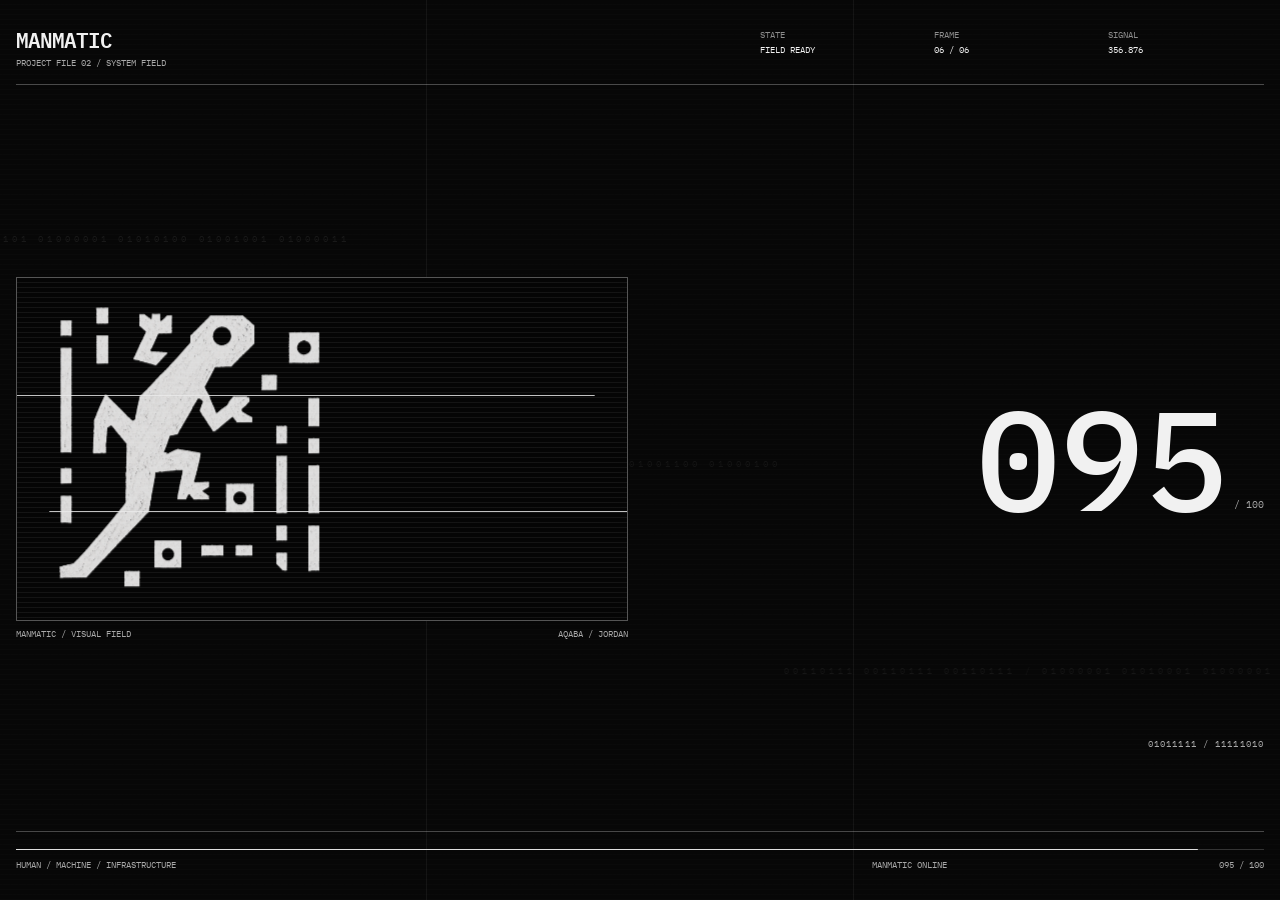
==== commit 3356e40c: "b01" ====
--- a/index.html
+++ b/index.html
@@ -67,7 +67,7 @@
 <link rel="preconnect" href="https://fonts.googleapis.com">
 <link rel="preconnect" href="https://fonts.gstatic.com" crossorigin>
 <link href="https://fonts.googleapis.com/css2?family=IBM+Plex+Mono:wght@400;500;600&family=IBM+Plex+Sans:wght@400;500;600&display=swap" rel="stylesheet">
-<link rel="stylesheet" href="./styles.css?v=45">
+<link rel="stylesheet" href="./styles.css?v=46">
 </head>
 <body>
 <div id="bg"></div>
@@ -207,7 +207,7 @@
   </div>
 </div>
 
-<div id="nodeModal">
+<div id="nodeModal">ل
   <div id="nodeModalHead">
     <div class="nm-left">
       <div id="nm-title"></div>
--- a/styles.css
+++ b/styles.css
@@ -1352,12 +1352,12 @@
 }
 
 /* Portfolio-field alignment v12 */
-:root{--field-bg:#070707;--field-text:#f2f2f2;--field-muted:#9a9a9a;--field-line:#343434;--field-line-soft:#232323;--font-mono:'IBM Plex Mono',Consolas,monospace;--font-sans:'IBM Plex Sans',Arial,sans-serif;--ease-editorial:cubic-bezier(.22,1,.36,1)}
+:root{--field-bg:#070707;--field-text:#f2f2f2;--field-muted:#9a9a9a;--field-line:#343434;--field-line-soft:#232323;--field-grid-x:8.333vw;--field-grid-y:120px;--font-mono:'IBM Plex Mono',Consolas,monospace;--font-sans:'IBM Plex Sans',Arial,sans-serif;--ease-editorial:cubic-bezier(.22,1,.36,1)}
 html,body{background:var(--field-bg)!important;color:var(--field-text);font-family:var(--font-sans)!important}
 button,input,.brand-mini,.brand-sub,.lg-title,.lg-item,.rail-title,.m-title,.st-l,.fpill,.credit,.p-tag,.p-meta,.p-sec-h,#nm-tag,#nm-meta,.nm-sec-h{font-family:var(--font-mono)!important}
-#bg{background:repeating-linear-gradient(to right,transparent 0,transparent calc(8.333vw - 1px),rgba(238,238,238,.027) 8.333vw),linear-gradient(90deg,transparent 0 37%,rgba(238,238,238,.014) 48%,transparent 61%),repeating-linear-gradient(to bottom,transparent 0,transparent 119px,rgba(238,238,238,.018) 120px),#070707!important;animation:field-drift 34s linear infinite alternate}
+#bg{inset:-18px;background:repeating-linear-gradient(to right,transparent 0 calc(var(--field-grid-x) - 1px),rgba(232,236,240,.015) calc(var(--field-grid-x) - 1px) var(--field-grid-x)),repeating-linear-gradient(to bottom,transparent 0 calc(var(--field-grid-y) - 1px),rgba(232,236,240,.011) calc(var(--field-grid-y) - 1px) var(--field-grid-y)),radial-gradient(ellipse 54% 47% at 48% 51%,rgba(203,211,218,.052) 0%,rgba(150,160,170,.018) 48%,transparent 74%),radial-gradient(ellipse 35% 48% at 3% 86%,rgba(224,229,233,.025),transparent 70%),radial-gradient(ellipse 30% 42% at 97% 10%,rgba(180,190,199,.022),transparent 72%),linear-gradient(128deg,#050505 0%,#090a0b 47%,#070809 68%,#030303 100%)!important;animation:field-drift 34s ease-in-out infinite alternate;will-change:transform}
 @keyframes field-drift{from{transform:translate3d(0,-8px,0)}to{transform:translate3d(0,8px,0)}}
-.noise{opacity:.14!important;mix-blend-mode:screen!important;background-image:radial-gradient(circle at 30% 35%,rgba(232,232,232,.18) 0 .45px,transparent .7px),repeating-linear-gradient(to bottom,transparent 0 3px,rgba(232,232,232,.03) 4px)!important;background-size:5px 5px,100% 4px!important}.scan{opacity:.018!important}
+.noise{opacity:.05!important;mix-blend-mode:soft-light!important;background-image:radial-gradient(circle,rgba(242,232,201,.24) 0 .45px,transparent .7px)!important;background-size:6px 6px!important}.scan{opacity:.009!important}
 
 #hdr{padding:10px 28px 9px!important;border-bottom:1px solid rgba(216,92,39,.16);background:linear-gradient(90deg,rgba(7,7,7,.88) 0%,rgba(18,12,9,.68) 42%,rgba(7,7,7,.18) 72%,transparent 100%)!important;backdrop-filter:blur(4px)}
 #hdr-left{width:min(980px,calc(100vw - 545px));max-width:min(980px,calc(100vw - 545px))}
@@ -1458,6 +1458,9 @@
 @media (max-width:900px){.project-details summary{font-size:7.5px}.project-brief-popover{width:calc(100vw - 20px);max-height:180px;font-size:10px}}
 @media (max-width:900px){#project-strip{left:10px!important;padding-left:0!important}#project-strip #legend{left:10px!important;padding-left:0!important}}
 
+/* Monochrome spatial field: adds depth without competing with the orange interface accents. */
+@media (max-width:900px){:root{--field-grid-x:20vw;--field-grid-y:96px}#bg{inset:-12px}.noise{opacity:.035!important}}
+
 /* Structural header alignment v15: project info and key follow the header flow. */
 #project-strip{position:static!important;top:auto!important;right:auto!important;bottom:auto!important;left:auto!important;width:max-content!important;max-width:100%!important;margin:10px 0 0!important;padding:0!important;border:0!important;overflow:visible!important}
 #project-strip #legend{position:static!important;top:auto!important;right:auto!important;bottom:auto!important;left:auto!important;width:max-content!important;max-width:100%!important;margin:10px 0 0!important;padding:7px 0 0!important;border:0!important;border-top:1px solid rgba(216,92,39,.24)!important;transform:none!important;overflow:visible!important}
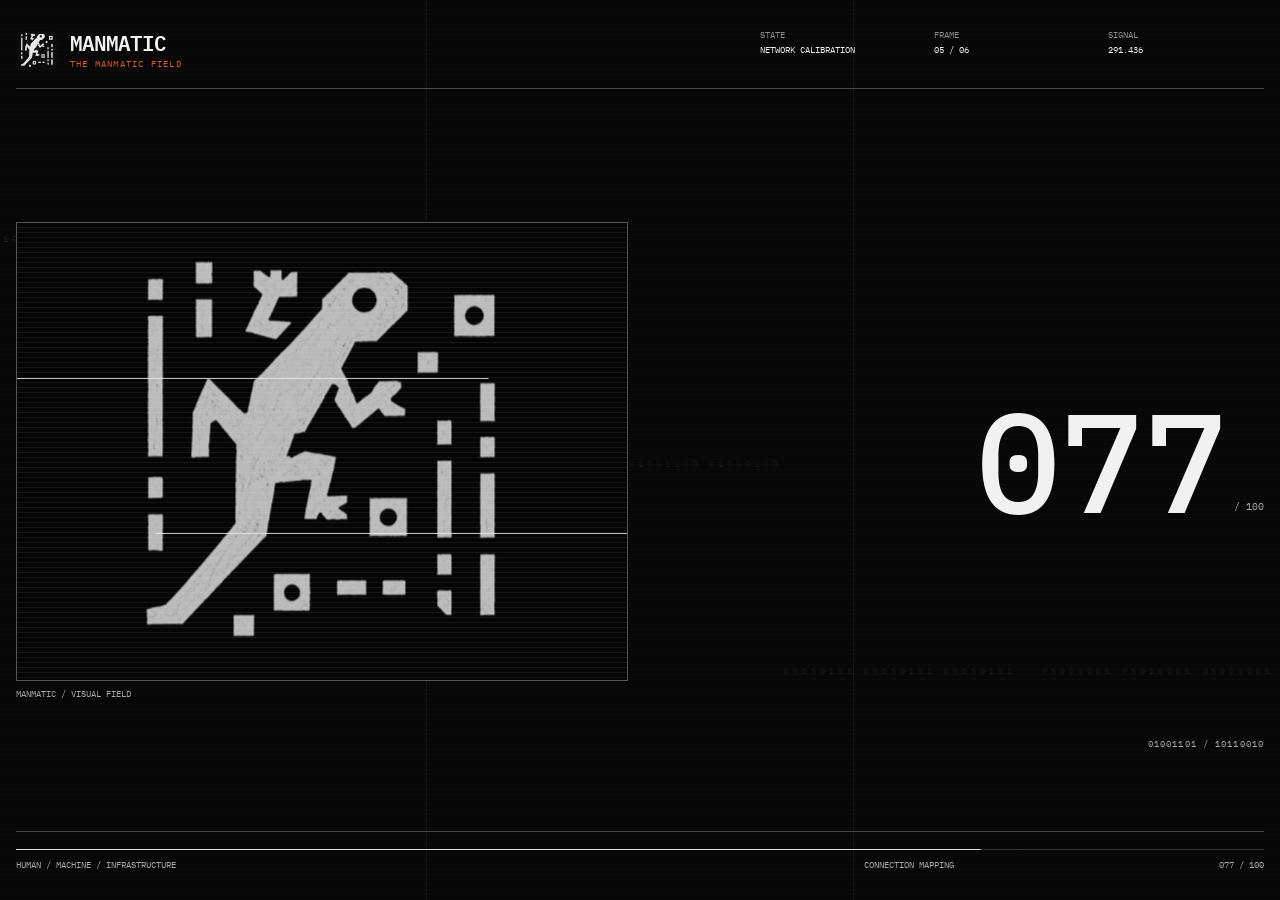
==== commit 69accb05: "03 final" ====
--- a/index.html
+++ b/index.html
@@ -67,7 +67,7 @@
 <link rel="preconnect" href="https://fonts.googleapis.com">
 <link rel="preconnect" href="https://fonts.gstatic.com" crossorigin>
 <link href="https://fonts.googleapis.com/css2?family=IBM+Plex+Mono:wght@400;500;600&family=IBM+Plex+Sans:wght@400;500;600&display=swap" rel="stylesheet">
-<link rel="stylesheet" href="./styles.css?v=46">
+<link rel="stylesheet" href="./styles.css?v=47">
 </head>
 <body>
 <div id="bg"></div>
@@ -84,9 +84,12 @@
   </div>
   <div class="l-grid" aria-hidden="true">
     <header class="l-header">
-      <div>
-        <p class="l-brand" id="loading-name">MANMATIC</p>
-        <p class="l-kicker">PROJECT FILE 02 / SYSTEM FIELD</p>
+      <div class="l-identity">
+        <img class="l-mark" src="./logo-white.png" width="1536" height="1536" alt="" aria-hidden="true">
+        <div>
+          <p class="l-brand" id="loading-name">MANMATIC</p>
+          <p class="l-kicker">THE MANMATIC FIELD</p>
+        </div>
       </div>
       <dl>
         <div><dt>STATE</dt><dd id="loading-state">SYSTEM INITIALIZATION</dd></div>
@@ -103,7 +106,7 @@
           <span class="l-preview-slice l-preview-slice-one"></span>
           <span class="l-preview-slice l-preview-slice-two"></span>
         </div>
-        <figcaption><span>MANMATIC / VISUAL FIELD</span><span>AQABA / JORDAN</span></figcaption>
+        <figcaption><span>MANMATIC / VISUAL FIELD</span></figcaption>
       </figure>
       <div class="l-counter"><span id="loading-progress">000</span><small>/ 100</small></div>
       <p class="l-active-binary" id="loading-active-binary">00000000 / 00000000</p>
@@ -125,7 +128,7 @@
     <div class="brand-wrap">
       <a class="brand-project-link" href="https://www.ahmadalhadidii.manmatic.institute/project.html?project=project-01" target="_blank" rel="noopener noreferrer" aria-label="Open the ManMaTIC project in Ahmad Alhadidii's portfolio">
         <img class="brand-mark" src="./logo-white.png" width="1536" height="1536" alt="" aria-hidden="true">
-        <h1 class="brand">ManMaTIC</h1>
+        <h1 class="brand">MANMATIC</h1>
       </a>
       <div class="brand-mini">Man . Machine . Technology . Infrastructure - Collaboration</div>
     </div>
--- a/styles.css
+++ b/styles.css
@@ -1466,3 +1466,16 @@
 #project-strip #legend{position:static!important;top:auto!important;right:auto!important;bottom:auto!important;left:auto!important;width:max-content!important;max-width:100%!important;margin:10px 0 0!important;padding:7px 0 0!important;border:0!important;border-top:1px solid rgba(216,92,39,.24)!important;transform:none!important;overflow:visible!important}
 @media (max-width:900px){#project-strip{margin-top:8px!important}#project-strip #legend{margin-top:8px!important;max-width:calc(100vw - 20px)!important;overflow-x:auto!important;scrollbar-width:none!important}#project-strip #legend::-webkit-scrollbar{display:none}}
 
+/* Loader proportion and opening-banner identity v16. */
+.l-preview{grid-column:1/7;width:min(100%,620px);justify-self:start}
+.l-preview-image{width:100%;aspect-ratio:4/3}
+.l-preview-image img{object-position:center;transform-origin:center}
+.l-preview figcaption{justify-content:flex-start}
+.l-identity{display:flex;align-items:center;gap:12px}
+.l-mark{width:42px;height:42px;flex:0 0 42px;object-fit:cover;clip-path:inset(3.5% round 11%);mix-blend-mode:screen}
+.l-identity .l-brand{margin-bottom:6px}
+.l-identity .l-kicker{color:#d85c27;letter-spacing:.13em}
+@media (max-width:760px){.l-mark{width:34px;height:34px;flex-basis:34px}.l-identity{gap:9px}}
+@media (max-width:760px){.l-preview{display:block;width:calc(100vw - 32px);max-width:56dvh;height:auto;margin-inline:auto}.l-preview-image{height:auto;max-height:none!important;aspect-ratio:4/3!important}}
+@media (max-height:560px) and (orientation:landscape){.l-field{display:grid;grid-template-columns:repeat(12,minmax(0,1fr));align-items:center}.l-preview{grid-column:1/7;width:min(54vw,58.66vh);margin-inline:0}.l-preview-image{max-height:none!important;aspect-ratio:4/3!important}.l-counter{grid-column:8/13}}
+
